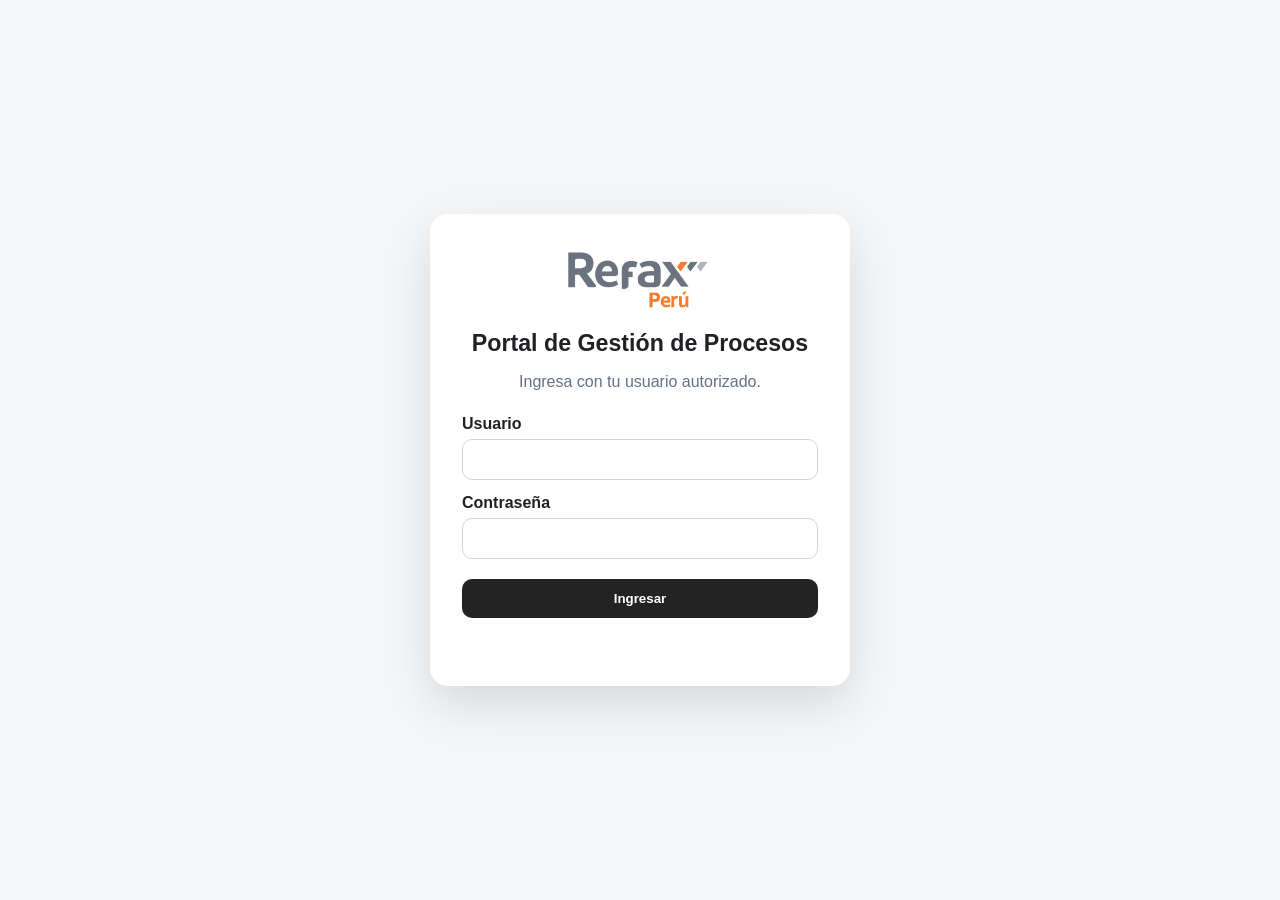
==== docs/areas.html @ 47ddcba4 "carpetas para migración" ====
<!doctype html><html lang="es"><head><meta charset="utf-8"><meta name="viewport" content="width=device-width,initial-scale=1"><title>Áreas | Procesos REFAX</title><link rel="stylesheet" href="assets/css/estilos.css"></head><body><main class="page"><div class="page-head"><div><h1>Áreas</h1><div class="muted">Gestión de áreas responsables</div></div><button class="btn btn-primary admin-only" onclick="openForm()">+ Nueva área</button></div><div id="msg" hidden></div><div class="panel"><div class="filters"><input id="q" class="input" placeholder="Buscar área..."><button class="btn btn-secondary" onclick="load()">Buscar</button></div><div class="table-wrap"><table class="table"><thead><tr><th>Código</th><th>Área</th><th>Responsable</th><th>Personal</th><th>Procesos</th><th>Acciones</th></tr></thead><tbody id="rows"></tbody></table></div></div></main><div id="modal" class="modal" hidden><div class="modal-card"><h2 id="formTitle">Nueva área</h2><form id="form" class="form-grid"><input id="id" type="hidden"><label>Código<input id="codigo" class="input" required></label><label>Nombre<input id="nombre" class="input" required></label><label>Responsable del área<input id="responsable_area" class="input"></label><label>Nombre del personal<input id="nombre_personal" class="input"></label><label class="full">Descripción<textarea id="descripcion" class="input" rows="4"></textarea></label><div class="full toolbar"><button class="btn btn-primary">Guardar</button><button type="button" class="btn btn-secondary" onclick="closeForm()">Cancelar</button></div></form></div></div><script src="assets/js/config.js"></script><script src="assets/js/api.js"></script><script src="assets/js/auth.js"></script><script src="assets/js/layout.js"></script><script src="assets/js/areas.js"></script></body></html>
---- docs/assets/css/estilos.css ----
:root {
    --refax-rojo: #d71920;
    --refax-rojo-oscuro: #a90f15;
    --refax-rojo-claro: #fce8e9;

    --refax-negro: #171717;
    --refax-gris-oscuro: #2b2b2b;
    --refax-gris: #6b7280;
    --refax-gris-claro: #f3f4f6;

    --gris-fondo: #f5f6f8;
    --gris-borde: #e2e5e9;

    --texto-principal: #202124;
    --texto-secundario: #6b7280;

    --blanco: #ffffff;
}

* {
    box-sizing: border-box;
}

body {
    margin: 0;
    background: var(--gris-fondo);
    color: var(--texto-principal);
    font-family: Arial, Helvetica, sans-serif;
}

.layout {
    display: flex;
    min-height: 100vh;
}

.sidebar {
    width: 260px;
    background:
        linear-gradient(
            180deg,
            var(--refax-negro) 0%,
            #242424 100%
        );
    color: var(--blanco);
    padding: 22px 16px;
    position: fixed;
    top: 0;
    bottom: 0;
    left: 0;
    box-shadow: 5px 0 20px rgba(0, 0, 0, 0.08);
    z-index: 1000;
}

.sidebar-logo {
    display: flex;
    align-items: center;
    gap: 13px;
    padding: 4px 6px 23px;
    border-bottom: 1px solid rgba(255, 255, 255, 0.14);
}

.contenedor-logo-refax {
    width: 82px;
    min-width: 82px;
    height: 55px;
    background: var(--blanco);
    border-radius: 9px;
    padding: 7px;
    display: flex;
    align-items: center;
    justify-content: center;
}

.logo-refax {
    display: block;
    width: 100%;
    height: 100%;
    object-fit: contain;
}

.logo-texto-alternativo {
    color: var(--refax-rojo);
    font-size: 18px;
    font-weight: 900;
    letter-spacing: 1px;
}

.nombre-portal {
    display: flex;
    flex-direction: column;
    line-height: 1.25;
}

.nombre-portal strong {
    color: var(--blanco);
    font-size: 14px;
}

.nombre-portal span {
    color: #c7c7c7;
    font-size: 12px;
}

.sidebar-menu {
    display: flex;
    flex-direction: column;
    gap: 7px;
    margin-top: 24px;
}

.sidebar-menu a {
    display: flex;
    align-items: center;
    gap: 11px;
    color: #e5e7eb;
    text-decoration: none;
    padding: 12px 14px;
    border-radius: 9px;
    font-size: 14px;
    font-weight: 500;
    transition:
        background 0.2s ease,
        color 0.2s ease,
        transform 0.2s ease;
}

.sidebar-menu a:hover {
    background: var(--refax-rojo);
    color: var(--blanco);
    transform: translateX(3px);
}

.sidebar-menu a.activo {
    background: var(--refax-rojo);
    color: var(--blanco);
}

.contenido {
    width: calc(100% - 260px);
    margin-left: 260px;
}

.barra-superior {
    height: 70px;
    background: var(--blanco);
    border-bottom: 1px solid var(--gris-borde);
    display: flex;
    align-items: center;
    justify-content: space-between;
    padding: 0 32px;
}

.contenido-principal {
    padding: 30px;
}

.encabezado-pagina h2 {
    font-weight: 700;
    margin-bottom: 6px;
}

.encabezado-pagina p {
    color: var(--texto-secundario);
    margin-bottom: 25px;
}

.tarjeta-indicador {
    background: var(--blanco);
    border: 1px solid var(--gris-borde);
    border-left: 5px solid #4b5563;
    border-radius: 10px;
    padding: 20px;
    min-height: 120px;
    box-shadow: 0 4px 12px rgba(0, 0, 0, 0.04);
}

.tarjeta-indicador span {
    display: block;
    color: var(--texto-secundario);
    font-size: 14px;
    margin-bottom: 14px;
}

.tarjeta-indicador strong {
    font-size: 32px;
}

.indicador-critico {
    border-left-color: var(--refax-rojo);
}

.indicador-pendiente {
    border-left-color: #f59e0b;
}

.panel-grafico {
    background: var(--blanco);
    border: 1px solid var(--gris-borde);
    border-radius: 10px;
    padding: 22px;
    height: 100%;
    box-shadow: 0 4px 12px rgba(0, 0, 0, 0.04);
}

.contenedor-grafico {
    height: 350px;
    margin-top: 20px;
}

.resumen-item {
    display: flex;
    justify-content: space-between;
    padding: 18px 0;
    border-bottom: 1px solid var(--gris-borde);
}

.resumen-item:last-child {
    border-bottom: none;
}

@media (max-width: 900px) {
    .sidebar {
        width: 210px;
    }

    .contenido {
        width: calc(100% - 210px);
        margin-left: 210px;
    }
}

.encabezado-con-accion {
    display: flex;
    align-items: flex-start;
    justify-content: space-between;
    gap: 20px;
}

.grupo-acciones {
    display: flex;
    align-items: center;
    gap: 10px;
}

.btn-refax {
    background: var(--refax-rojo);
    border-color: var(--refax-rojo);
    color: var(--blanco);
    font-weight: 600;
}

.btn-refax:hover,
.btn-refax:focus {
    background: var(--refax-rojo-oscuro);
    border-color: var(--refax-rojo-oscuro);
    color: var(--blanco);
}

.panel-formulario {
    background: var(--blanco);
    border: 1px solid var(--gris-borde);
    border-radius: 12px;
    padding: 28px;
    box-shadow: 0 4px 12px rgba(0, 0, 0, 0.04);
}

.form-label {
    font-size: 14px;
    font-weight: 700;
}

.form-control,
.form-select {
    min-height: 46px;
    border-color: var(--gris-borde);
}

textarea.form-control {
    min-height: auto;
}

.form-control:focus,
.form-select:focus {
    border-color: var(--refax-rojo);
    box-shadow: 0 0 0 0.2rem rgba(200, 16, 46, 0.12);
}

.campo-obligatorio {
    color: var(--refax-rojo);
}

.acciones-formulario {
    display: flex;
    justify-content: flex-end;
    gap: 12px;
    padding-top: 20px;
    border-top: 1px solid var(--gris-borde);
}

.tarjeta-area {
    height: 100%;
    background: var(--blanco);
    border: 1px solid var(--gris-borde);
    border-radius: 14px;
    padding: 24px;
    box-shadow: 0 5px 16px rgba(0, 0, 0, 0.05);
    transition: transform 0.2s ease, box-shadow 0.2s ease;
}

.tarjeta-area:hover {
    transform: translateY(-3px);
    box-shadow: 0 9px 22px rgba(0, 0, 0, 0.08);
}

.cabecera-tarjeta-area {
    display: flex;
    align-items: center;
    gap: 14px;
}

.icono-area {
    width: 50px;
    height: 50px;
    border-radius: 12px;
    background: rgba(200, 16, 46, 0.1);
    color: var(--refax-rojo);
    display: flex;
    align-items: center;
    justify-content: center;
    font-size: 22px;
    font-weight: 800;
}

.etiqueta-area {
    display: block;
    color: var(--texto-secundario);
    font-size: 12px;
    margin-bottom: 3px;
}

.cabecera-tarjeta-area h4 {
    margin: 0;
    font-size: 19px;
    font-weight: 700;
}

.descripcion-area {
    color: var(--texto-secundario);
    margin: 20px 0;
    min-height: 48px;
}

.datos-area {
    border-top: 1px solid var(--gris-borde);
    border-bottom: 1px solid var(--gris-borde);
    padding: 8px 0;
}

.datos-area div {
    display: flex;
    justify-content: space-between;
    gap: 20px;
    padding: 10px 0;
}

.datos-area span {
    color: var(--texto-secundario);
    font-size: 13px;
}

.datos-area strong {
    text-align: right;
    font-size: 13px;
}

.pie-tarjeta-area {
    display: flex;
    align-items: center;
    justify-content: space-between;
    margin-top: 18px;
}

.estado {
    display: inline-flex;
    align-items: center;
    border-radius: 20px;
    padding: 6px 11px;
    font-size: 12px;
    font-weight: 700;
}

.estado-completado {
    background: #dcfce7;
    color: #166534;
}

.estado-evaluacion {
    background: #fef3c7;
    color: #92400e;
}

.estado-pendiente {
    background: #e5e7eb;
    color: #4b5563;
}

.enlace-detalle {
    color: var(--refax-rojo);
    text-decoration: none;
    font-size: 13px;
    font-weight: 700;
}

.enlace-detalle:hover {
    color: var(--refax-rojo-oscuro);
}

.estado-vacio {
    background: var(--blanco);
    border: 1px dashed #cbd5e1;
    border-radius: 14px;
    padding: 55px 25px;
    text-align: center;
}

.icono-vacio {
    width: 65px;
    height: 65px;
    margin: 0 auto 18px;
    border-radius: 50%;
    background: rgba(200, 16, 46, 0.08);
    color: var(--refax-rojo);
    display: flex;
    align-items: center;
    justify-content: center;
    font-size: 28px;
}

.estado-vacio p {
    color: var(--texto-secundario);
    margin-bottom: 22px;
}

.ruta-pagina {
    display: flex;
    gap: 8px;
    color: var(--texto-secundario);
    font-size: 13px;
    margin-bottom: 8px;
}

.ruta-pagina a {
    color: var(--refax-rojo);
    text-decoration: none;
}

.indicador-actualizado {
    border-left-color: #16a34a;
}

.ficha-informacion {
    margin-top: 18px;
}

.ficha-informacion > div {
    padding: 15px 0;
    border-bottom: 1px solid var(--gris-borde);
}

.ficha-informacion > div:last-child {
    border-bottom: none;
}

.ficha-informacion span {
    display: block;
    color: var(--texto-secundario);
    font-size: 13px;
    margin-bottom: 5px;
}

.ficha-informacion p {
    margin: 0;
    line-height: 1.6;
}

.panel-peligro {
    background: #fff7f7;
    border: 1px solid #fecaca;
    border-radius: 12px;
    padding: 22px;
}

.panel-peligro h5 {
    color: #991b1b;
}

.panel-peligro p {
    color: #7f1d1d;
    font-size: 14px;
}

.cabecera-panel {
    display: flex;
    justify-content: space-between;
    align-items: flex-start;
    margin-bottom: 18px;
}

.cabecera-panel p {
    color: var(--texto-secundario);
    font-size: 14px;
    margin: 4px 0 0;
}

.tabla-procesos thead th {
    color: var(--texto-secundario);
    font-size: 12px;
    font-weight: 700;
    text-transform: uppercase;
    border-bottom-width: 1px;
}

.tabla-procesos tbody td {
    padding-top: 16px;
    padding-bottom: 16px;
}

@media (max-width: 768px) {
    .encabezado-con-accion {
        flex-direction: column;
    }

    .grupo-acciones {
        width: 100%;
        flex-wrap: wrap;
    }

    .acciones-formulario {
        flex-direction: column-reverse;
    }

    .acciones-formulario .btn {
        width: 100%;
    }
}


.icono-menu {
    width: 22px;
    text-align: center;
    font-size: 17px;
    font-weight: 700;
}

.titulo-seccion-formulario {
    display: flex;
    align-items: flex-start;
    gap: 14px;
    margin-bottom: 25px;
    padding-bottom: 18px;
    border-bottom: 1px solid var(--gris-borde);
}

.titulo-seccion-formulario > span {
    width: 39px;
    height: 39px;
    min-width: 39px;
    border-radius: 10px;
    background: var(--refax-rojo-claro);
    color: var(--refax-rojo);
    display: flex;
    align-items: center;
    justify-content: center;
    font-weight: 800;
}

.titulo-seccion-formulario h5 {
    margin: 0 0 4px;
    font-weight: 700;
}

.titulo-seccion-formulario p {
    margin: 0;
    color: var(--texto-secundario);
    font-size: 14px;
}

.form-check-input:checked {
    background-color: var(--refax-rojo);
    border-color: var(--refax-rojo);
}

.panel-filtros {
    background: var(--blanco);
    border: 1px solid var(--gris-borde);
    border-radius: 12px;
    padding: 20px;
}

.nombre-proceso-tabla {
    display: flex;
    flex-direction: column;
    gap: 3px;
}

.nombre-proceso-tabla small {
    color: var(--texto-secundario);
}

.criticidad {
    display: inline-flex;
    align-items: center;
    justify-content: center;
    min-width: 70px;
    border-radius: 20px;
    padding: 6px 11px;
    font-size: 12px;
    font-weight: 700;
}

.criticidad-pendiente {
    background: #e5e7eb;
    color: #4b5563;
}

.criticidad-bajo {
    background: #dcfce7;
    color: #166534;
}

.criticidad-medio {
    background: #fef3c7;
    color: #92400e;
}

.criticidad-alto {
    background: #ffedd5;
    color: #9a3412;
}

.criticidad-critico {
    background: #fee2e2;
    color: #991b1b;
}

.acciones-finales {
    background: var(--blanco);
    border: 1px solid var(--gris-borde);
    border-radius: 12px;
    padding: 20px;
    margin-bottom: 30px;
}

/* =========================================================
   PROCESOS CRÍTICOS
========================================================= */

.alerta-ejecutiva {
    display: flex;
    align-items: flex-start;
    gap: 16px;
    background: linear-gradient(
        135deg,
        #fff5f5,
        #ffffff
    );
    border: 1px solid #fecaca;
    border-left: 5px solid var(--refax-rojo);
    border-radius: 13px;
    padding: 20px;
}

.alerta-ejecutiva-icono {
    width: 42px;
    height: 42px;
    min-width: 42px;
    border-radius: 50%;
    background: var(--refax-rojo);
    color: var(--blanco);
    display: flex;
    align-items: center;
    justify-content: center;
    font-size: 22px;
    font-weight: 900;
}

.alerta-ejecutiva strong {
    display: block;
    color: #7f1d1d;
    margin-bottom: 5px;
}

.alerta-ejecutiva p {
    margin: 0;
    color: #7f1d1d;
    font-size: 14px;
    line-height: 1.6;
}

.tarjeta-proceso-critico {
    height: 100%;
    background: var(--blanco);
    border: 1px solid var(--gris-borde);
    border-top: 5px solid var(--refax-rojo);
    border-radius: 14px;
    overflow: hidden;
    box-shadow: 0 5px 18px rgba(0, 0, 0, 0.06);
    transition:
        transform 0.2s ease,
        box-shadow 0.2s ease;
}

.tarjeta-proceso-critico:hover {
    transform: translateY(-4px);
    box-shadow: 0 11px 28px rgba(0, 0, 0, 0.1);
}

.cabecera-proceso-critico {
    display: flex;
    align-items: flex-start;
    justify-content: space-between;
    gap: 14px;
    padding: 19px 21px;
    border-bottom: 1px solid var(--gris-borde);
    background: #fffafa;
}

.codigo-proceso {
    display: block;
    color: var(--refax-rojo);
    font-size: 12px;
    font-weight: 800;
    letter-spacing: 0.5px;
}

.area-proceso {
    display: block;
    color: var(--texto-secundario);
    font-size: 13px;
    margin-top: 3px;
}

.insignia-critica {
    background: var(--refax-rojo);
    color: var(--blanco);
    border-radius: 20px;
    padding: 6px 11px;
    font-size: 11px;
    font-weight: 800;
    text-transform: uppercase;
    letter-spacing: 0.4px;
}

.contenido-proceso-critico {
    padding: 22px;
}

.contenido-proceso-critico h4 {
    margin: 0 0 11px;
    font-size: 19px;
    font-weight: 750;
    line-height: 1.35;
}

.descripcion-proceso-critico {
    min-height: 64px;
    color: var(--texto-secundario);
    font-size: 14px;
    line-height: 1.55;
}

.datos-proceso-critico {
    margin-top: 20px;
    border-top: 1px solid var(--gris-borde);
}

.datos-proceso-critico > div {
    display: flex;
    justify-content: space-between;
    gap: 20px;
    padding: 11px 0;
    border-bottom: 1px solid var(--gris-borde);
}

.datos-proceso-critico span {
    color: var(--texto-secundario);
    font-size: 12px;
}

.datos-proceso-critico strong {
    max-width: 58%;
    text-align: right;
    font-size: 12px;
}

.pie-proceso-critico {
    display: flex;
    align-items: center;
    justify-content: space-between;
    gap: 14px;
    padding: 17px 21px;
    background: #fafafa;
}

.nivel-riesgo {
    display: flex;
    align-items: center;
    gap: 7px;
    color: #991b1b;
    font-size: 12px;
    font-weight: 700;
}

.punto-riesgo {
    width: 8px;
    height: 8px;
    border-radius: 50%;
    background: var(--refax-rojo);
    box-shadow: 0 0 0 4px rgba(215, 25, 32, 0.12);
}

.enlace-proceso {
    color: var(--refax-rojo);
    text-decoration: none;
    font-size: 12px;
    font-weight: 800;
}

.enlace-proceso:hover {
    color: var(--refax-rojo-oscuro);
}

/* =========================================================
   FICHA DETALLADA DEL PROCESO
========================================================= */

.titulo-proceso-detalle {
    display: flex;
    align-items: center;
    gap: 16px;
}

.titulo-proceso-detalle h2 {
    margin-bottom: 4px;
}

.titulo-proceso-detalle p {
    margin: 0;
}

.etiqueta-proceso-critico {
    display: inline-flex;
    align-items: center;
    background: var(--refax-rojo);
    color: var(--blanco);
    border-radius: 20px;
    padding: 7px 13px;
    font-size: 12px;
    font-weight: 800;
}

.valor-texto {
    display: block;
    font-size: 18px !important;
    line-height: 1.35;
}

.indicador-impacto {
    border-left-color: #f97316;
}

.indicador-documentacion {
    border-left-color: #2563eb;
}

.panel-detalle-proceso {
    background: var(--blanco);
    border: 1px solid var(--gris-borde);
    border-radius: 14px;
    padding: 25px;
    box-shadow: 0 5px 16px rgba(0, 0, 0, 0.04);
}

.cabecera-seccion-detalle {
    display: flex;
    align-items: flex-start;
    gap: 14px;
    padding-bottom: 19px;
    margin-bottom: 22px;
    border-bottom: 1px solid var(--gris-borde);
}

.numero-seccion {
    width: 42px;
    height: 42px;
    min-width: 42px;
    border-radius: 10px;
    background: var(--refax-rojo-claro);
    color: var(--refax-rojo);
    display: flex;
    align-items: center;
    justify-content: center;
    font-weight: 900;
}

.numero-seccion-critico {
    background: var(--refax-rojo);
    color: var(--blanco);
}

.cabecera-seccion-detalle h4 {
    margin: 0 0 4px;
    font-size: 18px;
    font-weight: 750;
}

.cabecera-seccion-detalle p {
    margin: 0;
    color: var(--texto-secundario);
    font-size: 13px;
}

.rejilla-informacion {
    display: grid;
    grid-template-columns: repeat(2, minmax(0, 1fr));
    gap: 15px;
    margin-bottom: 22px;
}

.campo-informacion {
    background: #f9fafb;
    border: 1px solid var(--gris-borde);
    border-radius: 10px;
    padding: 15px;
}

.campo-informacion span {
    display: block;
    color: var(--texto-secundario);
    font-size: 12px;
    margin-bottom: 6px;
}

.campo-informacion strong {
    display: block;
    font-size: 14px;
    line-height: 1.5;
}

.bloque-texto-detalle {
    padding: 17px 0;
    border-top: 1px solid var(--gris-borde);
}

.bloque-texto-detalle span {
    display: block;
    color: var(--texto-secundario);
    font-size: 12px;
    font-weight: 700;
    margin-bottom: 7px;
    text-transform: uppercase;
    letter-spacing: 0.3px;
}

.bloque-texto-detalle p {
    margin: 0;
    line-height: 1.7;
    white-space: pre-line;
}

.mensaje-proceso-critico {
    display: flex;
    gap: 13px;
    align-items: flex-start;
    padding: 17px;
    margin-bottom: 20px;
    border: 1px solid #fecaca;
    border-radius: 11px;
    background: #fff5f5;
}

.mensaje-proceso-icono {
    width: 36px;
    height: 36px;
    min-width: 36px;
    border-radius: 50%;
    background: var(--refax-rojo);
    color: var(--blanco);
    display: flex;
    align-items: center;
    justify-content: center;
    font-weight: 900;
}

.mensaje-proceso-critico strong {
    display: block;
    color: #991b1b;
}

.mensaje-proceso-critico p {
    margin: 3px 0 0;
    color: #991b1b;
    font-size: 13px;
}

.mensaje-proceso-no-critico {
    padding: 17px;
    margin-bottom: 20px;
    border: 1px solid #d1d5db;
    border-radius: 11px;
    background: #f9fafb;
}

.mensaje-proceso-no-critico strong {
    display: block;
}

.mensaje-proceso-no-critico p {
    margin: 5px 0 0;
    color: var(--texto-secundario);
    font-size: 13px;
}

.rejilla-riesgos {
    display: grid;
    grid-template-columns: repeat(2, minmax(0, 1fr));
    gap: 17px;
    margin-top: 20px;
}

.tarjeta-riesgo,
.tarjeta-control {
    border-radius: 12px;
    padding: 18px;
}

.tarjeta-riesgo {
    background: #fff5f5;
    border: 1px solid #fecaca;
}

.tarjeta-control {
    background: #f0fdf4;
    border: 1px solid #bbf7d0;
}

.titulo-tarjeta-riesgo {
    display: flex;
    align-items: center;
    gap: 10px;
    margin-bottom: 11px;
}

.titulo-tarjeta-riesgo h5 {
    margin: 0;
    font-size: 15px;
    font-weight: 750;
}

.icono-riesgo,
.icono-control {
    width: 29px;
    height: 29px;
    border-radius: 50%;
    display: flex;
    align-items: center;
    justify-content: center;
    font-weight: 900;
}

.icono-riesgo {
    background: var(--refax-rojo);
    color: var(--blanco);
}

.icono-control {
    background: #16a34a;
    color: var(--blanco);
}

.tarjeta-riesgo p,
.tarjeta-control p {
    margin: 0;
    line-height: 1.6;
    white-space: pre-line;
}

.plan-contingencia {
    margin-top: 18px;
    padding: 19px;
    border-radius: 12px;
    border: 1px solid #fed7aa;
    background: #fff7ed;
}

.titulo-plan-contingencia {
    display: flex;
    align-items: center;
    gap: 10px;
    margin-bottom: 9px;
}

.titulo-plan-contingencia span {
    color: #c2410c;
    font-size: 21px;
    font-weight: 900;
}

.titulo-plan-contingencia h5 {
    margin: 0;
    color: #9a3412;
    font-size: 15px;
}

.plan-contingencia p {
    margin: 0;
    line-height: 1.65;
    white-space: pre-line;
}

.documentos-proceso {
    margin-top: 22px;
}

.documentos-proceso h5 {
    margin-bottom: 16px;
}

.sin-documentos {
    padding: 28px;
    margin-top: 20px;
    border: 1px dashed #cbd5e1;
    border-radius: 11px;
    background: #fafafa;
    text-align: center;
}

.sin-documentos strong {
    display: block;
    margin-bottom: 5px;
}

.sin-documentos p {
    margin: 0;
    color: var(--texto-secundario);
    font-size: 13px;
}

.panel-resumen-proceso,
.panel-acciones-proceso {
    background: var(--blanco);
    border: 1px solid var(--gris-borde);
    border-radius: 14px;
    padding: 22px;
    box-shadow: 0 5px 16px rgba(0, 0, 0, 0.04);
}

.cabecera-resumen-proceso {
    display: flex;
    align-items: center;
    justify-content: space-between;
    padding-bottom: 16px;
    border-bottom: 1px solid var(--gris-borde);
}

.cabecera-resumen-proceso > span {
    font-size: 17px;
    font-weight: 750;
}

.circulo-alerta {
    width: 33px;
    height: 33px;
    border-radius: 50%;
    background: var(--refax-rojo);
    color: var(--blanco);
    display: flex;
    align-items: center;
    justify-content: center;
    font-weight: 900;
}

.elemento-resumen {
    padding: 14px 0;
    border-bottom: 1px solid var(--gris-borde);
}

.elemento-resumen:last-child {
    border-bottom: 0;
    padding-bottom: 0;
}

.elemento-resumen span {
    display: block;
    color: var(--texto-secundario);
    font-size: 12px;
    margin-bottom: 4px;
}

.elemento-resumen strong {
    display: block;
    font-size: 14px;
    line-height: 1.45;
}

.panel-acciones-proceso h5 {
    margin-bottom: 17px;
}

@media (max-width: 768px) {
    .titulo-proceso-detalle {
        align-items: flex-start;
        flex-direction: column;
    }

    .rejilla-informacion,
    .rejilla-riesgos {
        grid-template-columns: 1fr;
    }

    .pie-proceso-critico {
        align-items: flex-start;
        flex-direction: column;
    }
}

/* =========================================================
   PROCESOS EN EL DASHBOARD
========================================================= */

.cabecera-panel-dashboard {
    display: flex;
    justify-content: space-between;
    align-items: flex-start;
    gap: 18px;
    margin-bottom: 18px;
}

.cabecera-panel-dashboard h5 {
    margin: 0 0 4px;
    font-size: 17px;
    font-weight: 750;
}

.cabecera-panel-dashboard p {
    margin: 0;
    color: var(--texto-secundario);
    font-size: 13px;
}

.tabla-procesos-dashboard {
    margin-bottom: 0;
}

.tabla-procesos-dashboard thead th {
    padding: 13px 11px;
    color: var(--texto-secundario);
    font-size: 11px;
    font-weight: 800;
    text-transform: uppercase;
    letter-spacing: 0.3px;
    border-bottom: 1px solid var(--gris-borde);
    background: #fafafa;
}

.tabla-procesos-dashboard tbody td {
    padding: 15px 11px;
    border-bottom: 1px solid var(--gris-borde);
    font-size: 13px;
}

.tabla-procesos-dashboard tbody tr:last-child td {
    border-bottom: 0;
}

.tabla-procesos-dashboard tbody tr:hover {
    background: #fffafa;
}

.estado-documental {
    display: inline-flex;
    border-radius: 20px;
    padding: 6px 10px;
    background: #f3f4f6;
    color: #4b5563;
    font-size: 11px;
    font-weight: 700;
}

.estado-tabla-vacia {
    padding: 15px;
}

.estado-tabla-vacia strong {
    display: block;
    font-size: 16px;
    margin-bottom: 5px;
}

.estado-tabla-vacia p {
    color: var(--texto-secundario);
    margin-bottom: 17px;
}

.enlace-procesos-criticos {
    color: var(--refax-rojo);
    text-decoration: none;
    font-size: 12px;
    font-weight: 800;
}

.enlace-procesos-criticos:hover {
    color: var(--refax-rojo-oscuro);
}

.lista-criticos-dashboard {
    display: flex;
    flex-direction: column;
    gap: 11px;
}

.item-critico-dashboard {
    display: flex;
    align-items: flex-start;
    gap: 12px;
    padding: 14px;
    border: 1px solid #fecaca;
    border-radius: 11px;
    background: #fffafa;
    text-decoration: none;
    transition:
        transform 0.2s ease,
        border-color 0.2s ease,
        box-shadow 0.2s ease;
}

.item-critico-dashboard:hover {
    transform: translateY(-2px);
    border-color: var(--refax-rojo);
    box-shadow: 0 5px 14px rgba(215, 25, 32, 0.1);
}

.icono-critico-dashboard {
    width: 34px;
    height: 34px;
    min-width: 34px;
    border-radius: 50%;
    background: var(--refax-rojo);
    color: var(--blanco);
    display: flex;
    align-items: center;
    justify-content: center;
    font-size: 17px;
    font-weight: 900;
}

.contenido-critico-dashboard {
    min-width: 0;
    display: flex;
    flex-direction: column;
}

.contenido-critico-dashboard strong {
    color: var(--texto-principal);
    font-size: 13px;
    line-height: 1.4;
}

.contenido-critico-dashboard span {
    color: var(--refax-rojo);
    font-size: 11px;
    font-weight: 700;
    margin-top: 3px;
}

.contenido-critico-dashboard small {
    color: var(--texto-secundario);
    font-size: 11px;
    margin-top: 3px;
}

.sin-criticos-dashboard {
    padding: 30px 15px;
    text-align: center;
}

.icono-sin-criticos {
    width: 47px;
    height: 47px;
    margin: 0 auto 12px;
    border-radius: 50%;
    background: #dcfce7;
    color: #166534;
    display: flex;
    align-items: center;
    justify-content: center;
    font-size: 21px;
    font-weight: 900;
}

.sin-criticos-dashboard strong {
    display: block;
    margin-bottom: 5px;
}

.sin-criticos-dashboard p {
    margin: 0;
    color: var(--texto-secundario);
    font-size: 12px;
    line-height: 1.5;
}

@media (max-width: 768px) {
    .cabecera-panel-dashboard {
        flex-direction: column;
    }

    .cabecera-panel-dashboard .btn {
        width: 100%;
    }
}

/* =========================================================
   GESTIÓN DE DOCUMENTOS
========================================================= */

.texto-ayuda-formulario {
    display: block;
    color: var(--texto-secundario);
    font-size: 12px;
    margin-top: 7px;
}

.tabla-documentos {
    margin-bottom: 0;
}

.tabla-documentos thead th {
    padding: 13px 11px;
    color: var(--texto-secundario);
    background: #fafafa;
    border-bottom: 1px solid var(--gris-borde);
    font-size: 11px;
    font-weight: 800;
    text-transform: uppercase;
    letter-spacing: 0.3px;
}

.tabla-documentos tbody td {
    padding: 15px 11px;
    font-size: 13px;
    border-bottom: 1px solid var(--gris-borde);
}

.documento-tabla {
    display: flex;
    align-items: center;
    gap: 11px;
}

.documento-tabla > div:last-child {
    display: flex;
    flex-direction: column;
}

.documento-tabla small {
    color: var(--texto-secundario);
    margin-top: 3px;
}

.icono-documento {
    width: 37px;
    height: 37px;
    min-width: 37px;
    border-radius: 9px;
    background: var(--refax-rojo-claro);
    color: var(--refax-rojo);
    display: flex;
    align-items: center;
    justify-content: center;
    font-size: 17px;
    font-weight: 800;
}

.enlace-proceso-documento {
    color: var(--texto-principal);
    text-decoration: none;
    font-weight: 600;
}

.enlace-proceso-documento:hover {
    color: var(--refax-rojo);
}

.estado-documento {
    display: inline-flex;
    align-items: center;
    border-radius: 20px;
    padding: 6px 10px;
    font-size: 11px;
    font-weight: 700;
}

.estado-documento-vigente {
    background: #dcfce7;
    color: #166534;
}

.estado-documento-en-revision {
    background: #fef3c7;
    color: #92400e;
}

.estado-documento-desactualizado {
    background: #ffedd5;
    color: #9a3412;
}

.estado-documento-obsoleto {
    background: #fee2e2;
    color: #991b1b;
}

.estado-documento-pendiente {
    background: #e5e7eb;
    color: #4b5563;
}

.cabecera-documentos-proceso {
    display: flex;
    align-items: flex-start;
    justify-content: space-between;
    gap: 18px;
    margin-bottom: 16px;
}

.cabecera-documentos-proceso h5 {
    margin: 0 0 4px;
}

.cabecera-documentos-proceso p {
    margin: 0;
    color: var(--texto-secundario);
    font-size: 13px;
}

.dropdown-item:active {
    background: var(--refax-rojo);
}

@media (max-width: 768px) {
    .cabecera-documentos-proceso {
        flex-direction: column;
    }

    .cabecera-documentos-proceso .btn {
        width: 100%;
    }
}

/* =========================================================
   DETALLE DEL PROCESO ACTUALIZADO
========================================================= */

.tabla-documentos-proceso {
    margin-bottom: 0;
}

.tabla-documentos-proceso thead th {
    padding: 13px 10px;
    background: #fafafa;
    color: var(--texto-secundario);
    border-bottom: 1px solid var(--gris-borde);
    font-size: 11px;
    font-weight: 800;
    text-transform: uppercase;
    letter-spacing: 0.3px;
}

.tabla-documentos-proceso tbody td {
    padding: 15px 10px;
    border-bottom: 1px solid var(--gris-borde);
    font-size: 13px;
}

.icono-sin-documentos {
    width: 52px;
    height: 52px;
    margin: 0 auto 14px;
    border-radius: 50%;
    background: var(--refax-rojo-claro);
    color: var(--refax-rojo);
    display: flex;
    align-items: center;
    justify-content: center;
    font-size: 21px;
    font-weight: 800;
}

.panel-estado-documental {
    background: var(--blanco);
    border: 1px solid var(--gris-borde);
    border-radius: 14px;
    padding: 22px;
    box-shadow: 0 5px 16px rgba(0, 0, 0, 0.04);
}

.panel-estado-documental h5 {
    margin-bottom: 16px;
}

.estado-documental-detalle {
    display: flex;
    align-items: flex-start;
    gap: 12px;
    padding: 15px;
    background: #f9fafb;
    border: 1px solid var(--gris-borde);
    border-radius: 11px;
}

.estado-documental-detalle > span {
    width: 32px;
    height: 32px;
    min-width: 32px;
    border-radius: 50%;
    background: #e5e7eb;
    color: #4b5563;
    display: flex;
    align-items: center;
    justify-content: center;
    font-weight: 900;
}

.estado-documental-detalle strong {
    display: block;
    margin-bottom: 4px;
    font-size: 13px;
}

.estado-documental-detalle p {
    margin: 0;
    color: var(--texto-secundario);
    font-size: 12px;
    line-height: 1.5;
}

.estado-documental-correcto {
    background: #f0fdf4;
    border-color: #bbf7d0;
}

.estado-documental-correcto > span {
    background: #16a34a;
    color: var(--blanco);
}

.estado-documental-alerta {
    background: #fffbeb;
    border-color: #fde68a;
}

.estado-documental-alerta > span {
    background: #d97706;
    color: var(--blanco);
}

.estado-documental-riesgo {
    background: #fff5f5;
    border-color: #fecaca;
}

.estado-documental-riesgo > span {
    background: var(--refax-rojo);
    color: var(--blanco);
}

@media (max-width: 768px) {
    .tabla-documentos-proceso .d-flex {
        flex-direction: column;
    }

    .tabla-documentos-proceso .btn {
        width: 100%;
    }
}

/* =========================================================
   IMPORTACIÓN DE EXCEL
========================================================= */

.texto-secundario {
    color: var(--texto-secundario);
    font-size: 14px;
}

.aviso-importacion {
    background: #fff7ed;
    border: 1px solid #fed7aa;
    border-radius: 11px;
    padding: 16px;
}

.aviso-importacion strong {
    display: block;
    color: #9a3412;
    margin-bottom: 4px;
}

.aviso-importacion p {
    margin: 0;
    color: #9a3412;
    font-size: 13px;
    line-height: 1.5;
}

.hoja-requerida {
    display: flex;
    align-items: center;
    gap: 13px;
    padding: 15px 0;
    border-bottom: 1px solid var(--gris-borde);
}

.hoja-requerida:last-child {
    border-bottom: 0;
}

.icono-hoja {
    width: 42px;
    height: 42px;
    min-width: 42px;
    border-radius: 10px;
    background: var(--refax-rojo-claro);
    color: var(--refax-rojo);
    display: flex;
    align-items: center;
    justify-content: center;
    font-weight: 900;
}

.hoja-requerida > div:last-child {
    display: flex;
    flex-direction: column;
}

.hoja-requerida strong {
    font-size: 13px;
}

.hoja-requerida span {
    color: var(--texto-secundario);
    font-size: 12px;
    margin-top: 3px;
}

.mensaje-importacion-exitosa {
    display: flex;
    align-items: flex-start;
    gap: 14px;
    padding: 18px;
    background: #f0fdf4;
    border: 1px solid #bbf7d0;
    border-radius: 12px;
}

.icono-importacion-exitosa {
    width: 42px;
    height: 42px;
    min-width: 42px;
    border-radius: 50%;
    background: #16a34a;
    color: white;
    display: flex;
    align-items: center;
    justify-content: center;
    font-size: 20px;
    font-weight: 900;
}

.mensaje-importacion-exitosa strong {
    display: block;
    color: #166534;
    margin-bottom: 4px;
}

.mensaje-importacion-exitosa p {
    margin: 0;
    color: #166534;
    font-size: 13px;
}

.resumen-importacion {
    height: 100%;
    background: var(--blanco);
    border: 1px solid var(--gris-borde);
    border-radius: 13px;
    padding: 21px;
    box-shadow: 0 5px 16px rgba(0, 0, 0, 0.04);
}

.cabecera-resumen-importacion {
    display: flex;
    align-items: center;
    gap: 11px;
    padding-bottom: 15px;
    border-bottom: 1px solid var(--gris-borde);
}

.cabecera-resumen-importacion > span {
    width: 38px;
    height: 38px;
    border-radius: 9px;
    background: var(--refax-rojo);
    color: var(--blanco);
    display: flex;
    align-items: center;
    justify-content: center;
    font-weight: 900;
}

.cabecera-resumen-importacion h4 {
    margin: 0;
    font-size: 17px;
}

.dato-importacion {
    display: flex;
    align-items: center;
    justify-content: space-between;
    padding: 14px 0;
    border-bottom: 1px solid var(--gris-borde);
}

.dato-importacion:last-child {
    border-bottom: 0;
    padding-bottom: 0;
}

.dato-importacion span {
    color: var(--texto-secundario);
    font-size: 13px;
}

.dato-importacion strong {
    font-size: 20px;
}

.acciones-documento {
    display: flex;
    align-items: center;
    gap: 6px;
    flex-wrap: wrap;
}

.acciones-documento form {
    margin: 0;
}

@media (max-width: 768px) {
    .acciones-documento {
        flex-direction: column;
        align-items: stretch;
    }

    .acciones-documento .btn {
        width: 100%;
    }
}

/* =========================================================
   LOGIN Y SESIÓN
========================================================= */

.pagina-login {
    min-height: 100vh;
    background:
        linear-gradient(
            135deg,
            #181818 0%,
            #292929 55%,
            #d71920 100%
        );
}

.login-contenedor {
    min-height: 100vh;
    display: flex;
    align-items: center;
    justify-content: center;
    padding: 30px;
}

.login-panel {
    width: 100%;
    max-width: 950px;
    display: grid;
    grid-template-columns: 1.05fr 0.95fr;
    background: var(--blanco);
    border-radius: 18px;
    overflow: hidden;
    box-shadow: 0 25px 70px rgba(0, 0, 0, 0.25);
}

.login-identidad {
    background: var(--refax-negro);
    color: var(--blanco);
    padding: 55px 48px;
    display: flex;
    flex-direction: column;
    justify-content: center;
}

.login-logo-contenedor {
    width: 125px;
    height: 72px;
    background: var(--blanco);
    border-radius: 12px;
    padding: 10px;
    margin-bottom: 25px;
}

.login-logo {
    width: 100%;
    height: 100%;
    object-fit: contain;
}

.login-etiqueta {
    color: #ff9ca0;
    font-size: 12px;
    font-weight: 800;
    letter-spacing: 1.5px;
    margin-bottom: 10px;
}

.login-identidad h1 {
    font-size: 30px;
    line-height: 1.25;
    margin-bottom: 18px;
}

.login-identidad p {
    color: #d1d5db;
    line-height: 1.7;
    margin: 0;
}

.login-formulario {
    padding: 55px 48px;
}

.login-encabezado {
    margin-bottom: 28px;
}

.login-encabezado h2 {
    margin-bottom: 7px;
    font-weight: 750;
}

.login-encabezado p {
    margin: 0;
    color: var(--texto-secundario);
}

.usuario-sesion {
    display: flex;
    align-items: center;
    gap: 16px;
}

.usuario-datos {
    display: flex;
    flex-direction: column;
    text-align: right;
}

.usuario-datos strong {
    font-size: 13px;
}

.usuario-datos span {
    color: var(--texto-secundario);
    font-size: 11px;
}

@media (max-width: 800px) {
    .login-panel {
        grid-template-columns: 1fr;
    }

    .login-identidad {
        padding: 35px 28px;
    }

    .login-formulario {
        padding: 35px 28px;
    }

    .usuario-datos {
        display: none;
    }
}


.titulo-subseccion-formulario {
    padding: 15px 18px;
    background: var(--refax-rojo-claro);
    border-left: 4px solid var(--refax-rojo);
    border-radius: 10px;
}

.titulo-subseccion-formulario h6 {
    margin: 0 0 4px;
    font-weight: 700;
}

.titulo-subseccion-formulario p {
    margin: 0;
    color: var(--texto-secundario);
    font-size: 13px;
}

.acciones-documento {
    display: flex;
    align-items: center;
    gap: 7px;
    flex-wrap: wrap;
}

.acciones-documento form {
    margin: 0;
}

.acciones-documento .btn {
    white-space: nowrap;
}

@media (max-width: 768px) {
    .acciones-documento {
        flex-direction: column;
        align-items: stretch;
    }

    .acciones-documento .btn {
        width: 100%;
    }
}

/* =========================================================
   DETALLE DE DOCUMENTOS Y FLUJOGRAMAS
========================================================= */

.etiqueta-proceso-normal {
    display: inline-flex;
    align-items: center;
    border-radius: 20px;
    padding: 7px 13px;
    background: #e5e7eb;
    color: #4b5563;
    font-size: 12px;
    font-weight: 800;
}

.lista-documentos-detalle {
    display: flex;
    flex-direction: column;
    gap: 18px;
}

.tarjeta-documento-detalle {
    border: 1px solid var(--gris-borde);
    border-radius: 13px;
    overflow: hidden;
    background: var(--blanco);
}

.cabecera-documento-detalle {
    display: flex;
    align-items: center;
    justify-content: space-between;
    gap: 20px;
    padding: 18px 20px;
    border-bottom: 1px solid var(--gris-borde);
    background: #fafafa;
}

.datos-version-documento {
    display: flex;
    flex-direction: column;
    align-items: flex-end;
}

.datos-version-documento span {
    color: var(--texto-secundario);
    font-size: 11px;
}

.datos-version-documento strong {
    font-size: 13px;
}

.informacion-documento-detalle {
    display: grid;
    grid-template-columns: repeat(
        2,
        minmax(0, 1fr)
    );
    gap: 15px;
    padding: 18px 20px;
    border-bottom: 1px solid var(--gris-borde);
}

.informacion-documento-detalle > div {
    display: flex;
    flex-direction: column;
}

.informacion-documento-detalle span {
    color: var(--texto-secundario);
    font-size: 11px;
    margin-bottom: 4px;
}

.informacion-documento-detalle strong {
    font-size: 13px;
}

.seccion-enlaces-documento {
    padding: 18px 20px;
}

.titulo-enlaces-documento {
    display: block;
    margin-bottom: 11px;
    color: var(--texto-secundario);
    font-size: 11px;
    font-weight: 800;
    text-transform: uppercase;
    letter-spacing: 0.4px;
}

.acciones-administrativas-documento {
    display: flex;
    justify-content: flex-end;
    gap: 8px;
    padding: 14px 20px;
    border-top: 1px solid var(--gris-borde);
    background: #fafafa;
}

.acciones-administrativas-documento form {
    margin: 0;
}

@media (max-width: 768px) {
    .cabecera-documento-detalle {
        align-items: flex-start;
        flex-direction: column;
    }

    .datos-version-documento {
        align-items: flex-start;
    }

    .informacion-documento-detalle {
        grid-template-columns: 1fr;
    }

    .acciones-administrativas-documento {
        flex-direction: column;
    }

    .acciones-administrativas-documento .btn {
        width: 100%;
    }
}.app-sidebar{position:fixed;inset:0 auto 0 0;width:245px;background:#171717;color:#fff;padding:20px 14px;display:flex;flex-direction:column;z-index:50}.brand{display:flex;gap:10px;align-items:center;padding:4px 6px 22px;border-bottom:1px solid #444}.brand img{background:#fff;width:72px;height:48px;object-fit:contain;border-radius:8px;padding:5px}.brand div{display:flex;flex-direction:column}.brand small,.side-user small{color:#bbb;margin-top:3px}.app-sidebar nav{display:grid;gap:7px;margin-top:22px}.app-sidebar nav a{color:#eee;text-decoration:none;padding:11px 13px;border-radius:8px}.app-sidebar nav a:hover,.app-sidebar nav a.active{background:#d71920}.side-user{margin-top:auto;padding:14px 8px;display:flex;flex-direction:column;gap:7px}.side-user button{border:1px solid #555;background:transparent;color:#fff;border-radius:8px;padding:8px}.with-sidebar{padding-left:245px}.page{padding:28px;max-width:1500px;margin:auto}.page-head{display:flex;justify-content:space-between;align-items:flex-start;gap:18px;margin-bottom:20px}.page-head h1{margin:0 0 5px}.muted{color:#6b7280}.toolbar,.filters{display:flex;gap:10px;flex-wrap:wrap;align-items:center}.btn{border:0;border-radius:8px;padding:10px 14px;cursor:pointer;text-decoration:none;display:inline-block}.btn-primary{background:#d71920;color:#fff}.btn-secondary{background:#e5e7eb;color:#222}.btn-danger{background:#991b1b;color:#fff}.btn-sm{padding:6px 9px;font-size:12px}.panel,.metric{background:#fff;border:1px solid #e2e5e9;border-radius:12px;padding:18px;box-shadow:0 3px 12px rgba(0,0,0,.04)}.metrics{display:grid;grid-template-columns:repeat(4,1fr);gap:14px;margin-bottom:20px}.metric strong{display:block;font-size:30px;margin-top:8px}.grid2{display:grid;grid-template-columns:1fr 1fr;gap:18px}.table-wrap{overflow:auto}.table{width:100%;border-collapse:collapse}.table th,.table td{padding:11px 10px;border-bottom:1px solid #eee;text-align:left;vertical-align:top}.table th{font-size:12px;text-transform:uppercase;color:#6b7280}.input,select,textarea{width:100%;padding:10px;border:1px solid #d1d5db;border-radius:8px;background:#fff}.filters .input,.filters select{width:auto;min-width:170px}.modal{position:fixed;inset:0;background:rgba(0,0,0,.45);display:flex;align-items:center;justify-content:center;padding:20px;z-index:100}.modal[hidden]{display:none}.modal-card{background:#fff;width:min(760px,100%);max-height:90vh;overflow:auto;border-radius:14px;padding:22px}.form-grid{display:grid;grid-template-columns:1fr 1fr;gap:14px}.form-grid .full{grid-column:1/-1}.form-grid label{font-size:13px;font-weight:700}.form-grid label>*{margin-top:6px}.message{padding:10px 12px;border-radius:8px;margin-bottom:14px}.message.ok{background:#dcfce7}.message.error{background:#fee2e2}.badge-red{background:#fee2e2;color:#991b1b;padding:4px 8px;border-radius:99px;font-size:12px}.badge{background:#f3f4f6;padding:4px 8px;border-radius:99px;font-size:12px}.bars{display:grid;gap:10px}.bar-row{display:grid;grid-template-columns:180px 1fr 45px;gap:10px;align-items:center}.bar-track{height:12px;background:#eee;border-radius:99px;overflow:hidden}.bar-fill{height:100%;background:#d71920;border-radius:99px}.empty{text-align:center;padding:28px;color:#777}.links a{display:block;margin:3px 0}@media(max-width:900px){.app-sidebar{width:200px}.with-sidebar{padding-left:200px}.metrics{grid-template-columns:1fr 1fr}.grid2{grid-template-columns:1fr}.form-grid{grid-template-columns:1fr}.form-grid .full{grid-column:auto}}@media(max-width:650px){.app-sidebar{position:static;width:auto}.with-sidebar{padding-left:0}.metrics{grid-template-columns:1fr}.page{padding:16px}.page-head{flex-direction:column}}
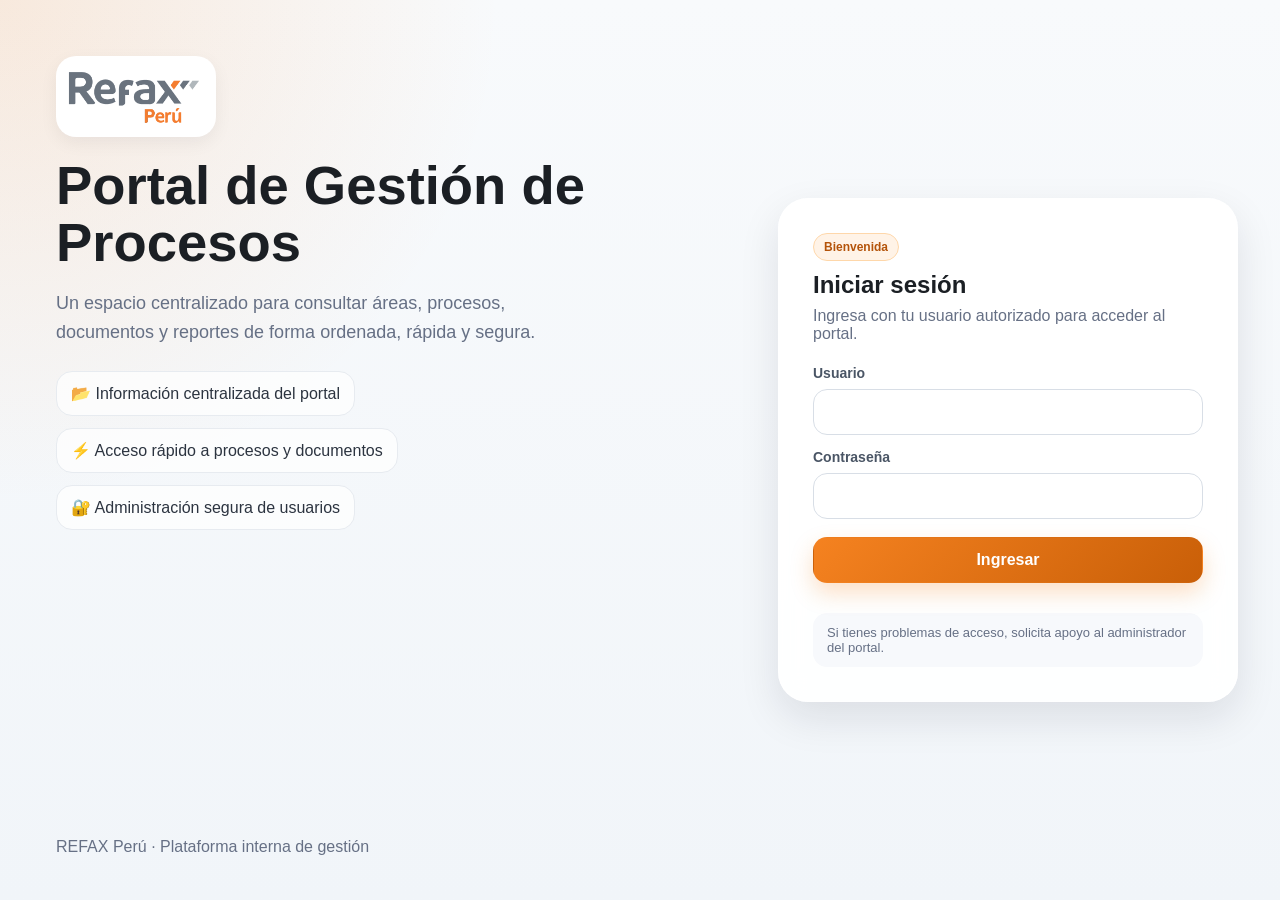
==== commit 0a8b8155: "Mejora general de colores del sistema y cambios de usuarios" ====
--- a/docs/areas.html
+++ b/docs/areas.html
@@ -1 +1,86 @@
-<!doctype html><html lang="es"><head><meta charset="utf-8"><meta name="viewport" content="width=device-width,initial-scale=1"><title>Áreas | Procesos REFAX</title><link rel="stylesheet" href="assets/css/estilos.css"></head><body><main class="page"><div class="page-head"><div><h1>Áreas</h1><div class="muted">Gestión de áreas responsables</div></div><button class="btn btn-primary admin-only" onclick="openForm()">+ Nueva área</button></div><div id="msg" hidden></div><div class="panel"><div class="filters"><input id="q" class="input" placeholder="Buscar área..."><button class="btn btn-secondary" onclick="load()">Buscar</button></div><div class="table-wrap"><table class="table"><thead><tr><th>Código</th><th>Área</th><th>Responsable</th><th>Personal</th><th>Procesos</th><th>Acciones</th></tr></thead><tbody id="rows"></tbody></table></div></div></main><div id="modal" class="modal" hidden><div class="modal-card"><h2 id="formTitle">Nueva área</h2><form id="form" class="form-grid"><input id="id" type="hidden"><label>Código<input id="codigo" class="input" required></label><label>Nombre<input id="nombre" class="input" required></label><label>Responsable del área<input id="responsable_area" class="input"></label><label>Nombre del personal<input id="nombre_personal" class="input"></label><label class="full">Descripción<textarea id="descripcion" class="input" rows="4"></textarea></label><div class="full toolbar"><button class="btn btn-primary">Guardar</button><button type="button" class="btn btn-secondary" onclick="closeForm()">Cancelar</button></div></form></div></div><script src="assets/js/config.js"></script><script src="assets/js/api.js"></script><script src="assets/js/auth.js"></script><script src="assets/js/layout.js"></script><script src="assets/js/areas.js"></script></body></html>
+<!doctype html>
+<html lang="es">
+<head>
+  <meta charset="utf-8">
+  <meta name="viewport" content="width=device-width,initial-scale=1">
+  <title>Áreas | Procesos REFAX</title>
+  <link rel="stylesheet" href="assets/css/estilos.css">
+  <link rel="icon" type="image/png" href="assets/img/favicon-refax.png">
+  <meta name="theme-color" content="#f58220">
+</head>
+<body>
+  <main class="page">
+    <section class="page-head">
+      <div>
+        <div class="eyebrow">🏢 Estructura organizacional</div>
+        <h1>Áreas</h1>
+        <div class="muted">Gestiona las áreas responsables y visualiza rápidamente responsables, personal asociado y la cantidad de procesos vinculados a cada área.</div>
+      </div>
+      <div class="page-head-actions">
+        <button class="btn btn-primary admin-only" onclick="openForm()">+ Nueva área</button>
+      </div>
+    </section>
+
+    <div id="msg" hidden></div>
+
+    <section class="page-stats">
+      <div class="stat-card"><div class="stat-label">Áreas visibles</div><strong id="areasCount">-</strong><div class="stat-sub">Resultado de la búsqueda actual</div></div>
+      <div class="stat-card"><div class="stat-label">Responsables registrados</div><strong id="areasResp">-</strong><div class="stat-sub">Áreas con responsable asignado</div></div>
+      <div class="stat-card"><div class="stat-label">Personal consignado</div><strong id="areasPersonal">-</strong><div class="stat-sub">Áreas con personal referenciado</div></div>
+      <div class="stat-card"><div class="stat-label">Procesos asociados</div><strong id="areasProc">-</strong><div class="stat-sub">Suma de procesos de las áreas mostradas</div></div>
+    </section>
+
+    <section class="panel">
+      <div class="panel-header">
+        <div>
+          <h3>Listado de áreas</h3>
+          <div class="panel-desc">Filtra y consulta el detalle de las áreas disponibles en el sistema.</div>
+        </div>
+      </div>
+      <div class="filters filters-simple">
+        <input id="q" class="input" placeholder="Buscar por código, área, responsable o personal...">
+        <button class="btn btn-secondary" onclick="load()">Buscar</button>
+      </div>
+      <div class="table-wrap">
+        <table class="table">
+          <thead>
+            <tr>
+              <th>Código</th>
+              <th>Área</th>
+              <th>Responsable</th>
+              <th>Personal</th>
+              <th>Procesos</th>
+              <th class="admin-only-column">Acciones</th>
+            </tr>
+          </thead>
+          <tbody id="rows"></tbody>
+        </table>
+      </div>
+    </section>
+  </main>
+
+  <div id="modal" class="modal" hidden>
+    <div class="modal-card">
+      <h2 id="formTitle">Nueva área</h2>
+      <form id="form" class="form-grid">
+        <input id="id" type="hidden">
+        <label>Código<input id="codigo" class="input" required></label>
+        <label>Nombre<input id="nombre" class="input" required></label>
+        <label>Responsable del área<input id="responsable_area" class="input"></label>
+        <label>Nombre del personal<input id="nombre_personal" class="input"></label>
+        <label class="full">Descripción<textarea id="descripcion" class="input" rows="4"></textarea></label>
+        <div class="full toolbar">
+          <button class="btn btn-primary">Guardar</button>
+          <button type="button" class="btn btn-secondary" onclick="closeForm()">Cancelar</button>
+        </div>
+      </form>
+    </div>
+  </div>
+
+  <script src="assets/js/config.js"></script>
+  <script src="assets/js/api.js"></script>
+  <script src="assets/js/auth.js"></script>
+  <script src="assets/js/layout.js"></script>
+  <script src="assets/js/areas.js"></script>
+</body>
+</html>
--- a/docs/assets/css/estilos.css
+++ b/docs/assets/css/estilos.css
@@ -1,2178 +1,716 @@
 :root {
-    --refax-rojo: #d71920;
-    --refax-rojo-oscuro: #a90f15;
-    --refax-rojo-claro: #fce8e9;
-
-    --refax-negro: #171717;
-    --refax-gris-oscuro: #2b2b2b;
-    --refax-gris: #6b7280;
-    --refax-gris-claro: #f3f4f6;
-
-    --gris-fondo: #f5f6f8;
-    --gris-borde: #e2e5e9;
-
-    --texto-principal: #202124;
-    --texto-secundario: #6b7280;
-
-    --blanco: #ffffff;
-}
-
-* {
-    box-sizing: border-box;
-}
-
+  --primary: #f58220;
+  --primary-strong: #c95f08;
+  --primary-soft: #fff3e7;
+  --primary-border: #fed7aa;
+  --ink-900: #1b1f24;
+  --ink-800: #2c3440;
+  --ink-700: #4a5565;
+  --ink-600: #667085;
+  --ink-500: #8c97a6;
+  --line: #e7ebf0;
+  --line-strong: #d8dee6;
+  --surface: #ffffff;
+  --surface-soft: #f7f9fc;
+  --bg: #f3f5f8;
+  --shadow-sm: 0 6px 18px rgba(16, 24, 40, 0.06);
+  --shadow-md: 0 16px 40px rgba(16, 24, 40, 0.1);
+  --radius-lg: 22px;
+  --radius-md: 16px;
+  --radius-sm: 12px;
+  --success-bg: #dcfce7;
+  --success-text: #166534;
+  --warning-bg: #fff2d6;
+  --warning-text: #9a5800;
+  --danger-bg: #fff1e8;
+  --danger-text: #b45309;
+}
+
+* { box-sizing: border-box; }
+html { scroll-behavior: smooth; }
 body {
-    margin: 0;
-    background: var(--gris-fondo);
-    color: var(--texto-principal);
-    font-family: Arial, Helvetica, sans-serif;
-}
-
-.layout {
-    display: flex;
-    min-height: 100vh;
-}
-
-.sidebar {
-    width: 260px;
-    background:
-        linear-gradient(
-            180deg,
-            var(--refax-negro) 0%,
-            #242424 100%
-        );
-    color: var(--blanco);
-    padding: 22px 16px;
+  margin: 0;
+  background: linear-gradient(180deg, #f8fafc 0%, #f3f5f8 100%);
+  color: var(--ink-800);
+  font-family: Inter, Arial, Helvetica, sans-serif;
+}
+img { max-width: 100%; display: block; }
+a { color: inherit; }
+button, input, select, textarea { font: inherit; }
+[hidden] { display: none !important; }
+
+/* ===== App layout ===== */
+body.with-sidebar { min-height: 100vh; }
+.mobile-menu-btn { display: none; }
+.app-sidebar {
+  position: fixed;
+  inset: 0 auto 0 0;
+  width: 284px;
+  background: linear-gradient(180deg, #171b22 0%, #222833 100%);
+  color: #fff;
+  padding: 18px 16px;
+  box-shadow: 14px 0 38px rgba(15, 23, 42, 0.16);
+  z-index: 30;
+  display: flex;
+  flex-direction: column;
+  transition: width 0.25s ease, transform 0.25s ease;
+}
+.app-sidebar.collapsed { width: 94px; }
+.sidebar-top { display: flex; align-items: center; justify-content: space-between; gap: 10px; margin-bottom: 18px; }
+.brand {
+  display: flex;
+  align-items: center;
+  gap: 12px;
+  min-width: 0;
+  flex: 1;
+  background: rgba(255,255,255,0.04);
+  border: 1px solid rgba(255,255,255,0.08);
+  border-radius: 18px;
+  padding: 10px;
+}
+.brand img {
+  width: 70px;
+  height: 46px;
+  object-fit: contain;
+  background: #fff;
+  border-radius: 12px;
+  padding: 6px;
+  flex-shrink: 0;
+}
+.brand-copy { display: flex; flex-direction: column; min-width: 0; }
+.brand-copy b { font-size: 14px; line-height: 1.25; }
+.brand-copy small { color: #b8c0cc; font-size: 12px; }
+.sidebar-toggle {
+  width: 38px;
+  height: 38px;
+  border: none;
+  border-radius: 12px;
+  cursor: pointer;
+  background: rgba(255,255,255,0.08);
+  color: #fff;
+  font-size: 22px;
+  transition: background 0.2s ease, transform 0.2s ease;
+}
+.sidebar-toggle:hover { background: var(--primary); transform: translateY(-1px); }
+.sidebar-scroll { overflow: auto; padding-right: 4px; }
+.sidebar-scroll::-webkit-scrollbar { width: 7px; }
+.sidebar-scroll::-webkit-scrollbar-thumb { background: rgba(255,255,255,0.12); border-radius: 100px; }
+.nav-section { margin-top: 12px; }
+.nav-section-title {
+  color: #9aa4b2;
+  font-size: 11px;
+  text-transform: uppercase;
+  letter-spacing: 0.12em;
+  padding: 8px 12px 10px;
+}
+.app-sidebar nav { display: grid; gap: 6px; }
+.app-sidebar nav a {
+  display: flex;
+  align-items: center;
+  gap: 12px;
+  text-decoration: none;
+  color: #d8dee9;
+  padding: 12px 13px;
+  border-radius: 14px;
+  transition: background 0.2s ease, transform 0.2s ease, color 0.2s ease;
+  position: relative;
+}
+.app-sidebar nav a:hover { background: rgba(245,130,32,0.14); color: #fff; transform: translateX(2px); }
+.app-sidebar nav a.active {
+  background: linear-gradient(90deg, rgba(245,130,32,0.22) 0%, rgba(245,130,32,0.15) 100%);
+  color: #fff;
+  box-shadow: inset 0 0 0 1px rgba(245,130,32,0.22);
+}
+.app-sidebar nav a.active::before {
+  content: "";
+  position: absolute;
+  left: -8px;
+  top: 10px;
+  bottom: 10px;
+  width: 4px;
+  border-radius: 99px;
+  background: var(--primary);
+}
+.nav-icon {
+  width: 22px;
+  min-width: 22px;
+  display: inline-flex;
+  justify-content: center;
+  align-items: center;
+  font-size: 18px;
+}
+.nav-label, .brand-copy { transition: opacity 0.2s ease; }
+.app-sidebar.collapsed .nav-label,
+.app-sidebar.collapsed .brand-copy,
+.app-sidebar.collapsed .nav-section-title,
+.app-sidebar.collapsed .side-user-copy,
+.app-sidebar.collapsed .logout-btn .nav-label { display: none; }
+.app-sidebar.collapsed nav a { justify-content: center; }
+.app-sidebar.collapsed .brand { padding: 8px; justify-content: center; }
+.app-sidebar.collapsed .brand img { width: 56px; }
+.app-sidebar.collapsed .side-user { align-items: center; }
+.app-sidebar.collapsed .logout-btn { width: 42px; padding: 10px; justify-content: center; }
+.side-user {
+  margin-top: auto;
+  padding: 14px;
+  border: 1px solid rgba(255,255,255,0.09);
+  border-radius: 18px;
+  background: rgba(255,255,255,0.05);
+  display: grid;
+  grid-template-columns: auto 1fr auto;
+  align-items: center;
+  gap: 10px;
+}
+.side-user-icon {
+  width: 42px;
+  height: 42px;
+  border-radius: 14px;
+  display: grid;
+  place-items: center;
+  background: linear-gradient(135deg, var(--primary) 0%, var(--primary-strong) 100%);
+  font-weight: 800;
+}
+.side-user-copy { min-width: 0; }
+.side-user-copy b { display:block; font-size: 14px; white-space: nowrap; overflow: hidden; text-overflow: ellipsis; }
+.side-user-copy small { color: #b8c0cc; }
+.logout-btn {
+  border: none;
+  background: rgba(255,255,255,0.06);
+  color: #fff;
+  width: auto;
+  border-radius: 12px;
+  cursor: pointer;
+  display: inline-flex;
+  align-items: center;
+  gap: 8px;
+  padding: 10px 12px;
+}
+.logout-btn:hover { background: var(--primary); }
+
+.page {
+  margin-left: 284px;
+  min-height: 100vh;
+  padding: 24px;
+  transition: margin-left 0.25s ease;
+}
+body.sidebar-collapsed .page { margin-left: 94px; }
+.page-utility {
+  display: flex;
+  justify-content: space-between;
+  align-items: center;
+  gap: 14px;
+  margin-bottom: 18px;
+  flex-wrap: wrap;
+}
+.breadcrumbs {
+  display: inline-flex;
+  align-items: center;
+  gap: 8px;
+  padding: 8px 14px;
+  border-radius: 999px;
+  background: rgba(255,255,255,0.88);
+  border: 1px solid var(--line);
+  color: var(--ink-600);
+  font-size: 13px;
+  box-shadow: var(--shadow-sm);
+}
+.breadcrumbs b { color: var(--ink-800); }
+.utility-right { display: flex; gap: 10px; flex-wrap: wrap; }
+.pill {
+  display: inline-flex;
+  align-items: center;
+  gap: 8px;
+  padding: 8px 14px;
+  border-radius: 999px;
+  border: 1px solid var(--line);
+  background: rgba(255,255,255,0.88);
+  box-shadow: var(--shadow-sm);
+  color: var(--ink-700);
+  font-size: 13px;
+}
+.pill strong { color: var(--ink-900); }
+.pill-accent { background: var(--primary-soft); color: var(--danger-text); border-color: var(--primary-border); }
+
+.page-head {
+  display: flex;
+  justify-content: space-between;
+  align-items: flex-start;
+  gap: 18px;
+  padding: 28px;
+  border-radius: var(--radius-lg);
+  background: linear-gradient(135deg, #ffffff 0%, #fff7ef 100%);
+  border: 1px solid var(--line);
+  box-shadow: var(--shadow-sm);
+  margin-bottom: 18px;
+}
+.page-head h1 { margin: 0; font-size: 30px; color: var(--ink-900); }
+.page-head .muted { max-width: 780px; }
+.page-head-actions { display: flex; gap: 10px; align-items: center; flex-wrap: wrap; }
+.eyebrow {
+  display: inline-flex;
+  align-items: center;
+  gap: 7px;
+  background: var(--primary-soft);
+  color: var(--danger-text);
+  border: 1px solid var(--primary-border);
+  border-radius: 999px;
+  padding: 6px 10px;
+  font-size: 12px;
+  font-weight: 700;
+  margin-bottom: 10px;
+}
+.muted { color: var(--ink-600); line-height: 1.6; }
+
+.page-stats {
+  display: grid;
+  grid-template-columns: repeat(4, minmax(0, 1fr));
+  gap: 14px;
+  margin-bottom: 18px;
+}
+.stat-card,
+.metric {
+  background: var(--surface);
+  border: 1px solid var(--line);
+  border-radius: 20px;
+  padding: 18px 20px;
+  box-shadow: var(--shadow-sm);
+  position: relative;
+  overflow: hidden;
+}
+.stat-card::before,
+.metric::before {
+  content: "";
+  position: absolute;
+  inset: 0 auto auto 0;
+  width: 100%;
+  height: 4px;
+  background: linear-gradient(90deg, var(--primary) 0%, var(--primary-strong) 100%);
+}
+.stat-label,
+.metric { color: var(--ink-700); }
+.stat-card strong,
+.metric strong { display: block; font-size: 32px; margin-top: 10px; color: var(--ink-900); }
+.stat-sub { color: var(--ink-500); font-size: 13px; margin-top: 6px; }
+.metrics {
+  display: grid;
+  grid-template-columns: repeat(4, minmax(0, 1fr));
+  gap: 14px;
+  margin-bottom: 18px;
+}
+.metric:nth-child(1)::before { background: linear-gradient(90deg, #f58220 0%, #ff9f52 100%); }
+.metric:nth-child(2)::before { background: linear-gradient(90deg, #202939 0%, #3f4f68 100%); }
+.metric:nth-child(3)::before { background: linear-gradient(90deg, #d97706 0%, #f59e0b 100%); }
+.metric:nth-child(4)::before { background: linear-gradient(90deg, #0f766e 0%, #14b8a6 100%); }
+
+.grid2 { display: grid; grid-template-columns: 1.5fr 1fr; gap: 18px; }
+.grid3 { display: grid; grid-template-columns: repeat(3, 1fr); gap: 18px; }
+.panel {
+  background: var(--surface);
+  border: 1px solid var(--line);
+  border-radius: var(--radius-lg);
+  padding: 22px;
+  box-shadow: var(--shadow-sm);
+}
+.panel h3, .panel h2 { margin: 0 0 6px; color: var(--ink-900); }
+.panel-desc { color: var(--ink-600); font-size: 14px; margin-bottom: 16px; }
+.panel-header {
+  display: flex;
+  align-items: flex-start;
+  justify-content: space-between;
+  gap: 12px;
+  margin-bottom: 16px;
+}
+.panel-header h3 { margin-bottom: 0; }
+
+.filters {
+  display: grid;
+  grid-template-columns: minmax(0, 1.25fr) repeat(3, minmax(150px, .78fr)) auto;
+  gap: 12px;
+  align-items: end;
+  margin-bottom: 16px;
+}
+.filters.filters-simple { grid-template-columns: 1fr auto; }
+.input,
+select,
+textarea {
+  width: 100%;
+  min-height: 46px;
+  border-radius: 14px;
+  border: 1px solid var(--line-strong);
+  background: #fff;
+  color: var(--ink-800);
+  padding: 12px 14px;
+  outline: none;
+  transition: border-color 0.2s ease, box-shadow 0.2s ease, background 0.2s ease;
+}
+textarea { min-height: 110px; resize: vertical; }
+.input:focus,
+select:focus,
+textarea:focus {
+  border-color: rgba(245,130,32,0.65);
+  box-shadow: 0 0 0 4px rgba(245,130,32,0.12);
+}
+label { display: grid; gap: 8px; color: var(--ink-700); font-weight: 600; font-size: 14px; }
+small.muted { font-size: 12px; }
+
+.btn {
+  min-height: 46px;
+  border-radius: 14px;
+  border: 1px solid transparent;
+  padding: 0 16px;
+  cursor: pointer;
+  display: inline-flex;
+  align-items: center;
+  justify-content: center;
+  gap: 8px;
+  font-weight: 700;
+  text-decoration: none;
+  transition: transform 0.15s ease, box-shadow 0.2s ease, background 0.2s ease, border-color 0.2s ease;
+}
+.btn:hover { transform: translateY(-1px); }
+.btn:disabled { opacity: 0.65; cursor: not-allowed; transform: none; }
+.btn-primary {
+  background: linear-gradient(135deg, var(--primary) 0%, var(--primary-strong) 100%);
+  color: #fff;
+  box-shadow: 0 10px 22px rgba(245,130,32,0.25);
+}
+.btn-primary:hover { box-shadow: 0 16px 28px rgba(245,130,32,0.32); }
+.btn-secondary {
+  background: #fff;
+  border-color: var(--line-strong);
+  color: var(--ink-800);
+}
+.btn-secondary:hover { border-color: #c3cad4; background: #f8fafc; }
+.btn-danger {
+  background: #6f3a11;
+  border-color: #6f3a11;
+  color: #fff;
+}
+.btn-danger:hover { background: #5d2e0b; border-color: #5d2e0b; }
+.btn-ghost { background: transparent; border-color: var(--line-strong); color: var(--ink-700); }
+.btn-sm { min-height: 36px; border-radius: 12px; padding: 0 12px; font-size: 13px; }
+.action-row { display: flex; gap: 8px; flex-wrap: wrap; }
+
+.readonly-note,
+.security-note,
+.info-banner {
+  margin-bottom: 18px;
+  border-radius: 18px;
+  padding: 16px 18px;
+  background: linear-gradient(135deg, #fff7ed 0%, #fff 100%);
+  border: 1px solid var(--primary-border);
+  color: var(--danger-text);
+  box-shadow: var(--shadow-sm);
+}
+.readonly-note strong,
+.security-note strong,
+.info-banner strong { color: #9a3412; }
+
+.table-wrap {
+  overflow: auto;
+  border: 1px solid var(--line);
+  border-radius: 18px;
+  background: linear-gradient(180deg, #fff 0%, #fbfcfe 100%);
+}
+.table {
+  width: 100%;
+  border-collapse: collapse;
+  min-width: 860px;
+}
+.table th {
+  position: sticky;
+  top: 0;
+  z-index: 1;
+  background: #fbfcfd;
+  color: var(--ink-600);
+  font-size: 12px;
+  text-transform: uppercase;
+  letter-spacing: 0.04em;
+  text-align: left;
+  padding: 14px 16px;
+  border-bottom: 1px solid var(--line);
+}
+.table td {
+  padding: 16px;
+  border-bottom: 1px solid var(--line);
+  vertical-align: top;
+}
+.table tbody tr:nth-child(even) { background: rgba(248,250,252,0.66); }
+.table tbody tr:hover { background: rgba(255,243,231,0.45); }
+.table tbody tr:last-child td { border-bottom: none; }
+.table b { color: var(--ink-900); }
+.cell-title { display: flex; flex-direction: column; gap: 4px; }
+.cell-title strong, .cell-title b { font-size: 14px; }
+.cell-sub { color: var(--ink-500); font-size: 12px; line-height: 1.45; }
+.badge, .badge-red, .status-active, .status-inactive, .tag {
+  display: inline-flex;
+  align-items: center;
+  justify-content: center;
+  padding: 6px 10px;
+  border-radius: 999px;
+  font-size: 12px;
+  font-weight: 700;
+}
+.badge { background: #eef2f6; color: var(--ink-700); }
+.badge-red { background: var(--primary-soft); color: var(--danger-text); }
+.status-active { background: var(--success-bg); color: var(--success-text); }
+.status-inactive { background: #edf1f5; color: var(--ink-700); }
+.tag-dark { background: #eef2ff; color: #3730a3; }
+.tag-doc { background: #ecfeff; color: #155e75; }
+.source-note { margin-top: 4px; color: var(--ink-500); font-size: 12px; }
+
+.doc-links { display: flex; flex-wrap: wrap; gap: 8px; }
+.doc-link {
+  text-decoration: none;
+  display: inline-flex;
+  align-items: center;
+  gap: 6px;
+  padding: 7px 10px;
+  border-radius: 12px;
+  border: 1px solid #dbe4ef;
+  background: #fff;
+  color: var(--ink-700);
+  font-size: 12px;
+  font-weight: 700;
+}
+.doc-link:hover { border-color: var(--primary); color: var(--primary-strong); background: var(--primary-soft); }
+.doc-link.primary { background: var(--primary-soft); border-color: var(--primary-border); color: var(--danger-text); }
+.password-protected { color: var(--ink-600); font-weight: 700; }
+.password-protected small { color: var(--ink-500); }
+.user-actions { display: flex; flex-wrap: wrap; gap: 8px; }
+
+.form-grid {
+  display: grid;
+  grid-template-columns: repeat(2, minmax(0, 1fr));
+  gap: 16px;
+}
+.form-grid .full { grid-column: 1 / -1; }
+.toolbar,
+.credential-actions {
+  display: flex;
+  gap: 10px;
+  flex-wrap: wrap;
+  justify-content: flex-end;
+}
+
+.modal {
+  position: fixed;
+  inset: 0;
+  z-index: 60;
+  display: grid;
+  place-items: center;
+  background: rgba(15, 23, 42, 0.52);
+  padding: 24px;
+}
+.modal-card {
+  width: min(760px, 100%);
+  max-height: min(88vh, 900px);
+  overflow: auto;
+  background: #fff;
+  border-radius: 24px;
+  border: 1px solid rgba(255,255,255,0.3);
+  box-shadow: var(--shadow-md);
+  padding: 24px;
+}
+.modal-card h2 { margin-top: 0; color: var(--ink-900); }
+.modal-sm { width: min(540px, 100%); }
+.credential-card { text-align: center; }
+.credential-icon {
+  width: 66px; height: 66px; border-radius: 20px; margin: 0 auto 12px;
+  display: grid; place-items: center; font-size: 30px; background: var(--primary-soft); color: var(--danger-text);
+}
+.credential-box {
+  display: grid;
+  gap: 10px;
+  text-align: left;
+  margin: 18px 0 22px;
+}
+.credential-box > div {
+  background: var(--surface-soft);
+  border: 1px solid var(--line);
+  border-radius: 16px;
+  padding: 14px 16px;
+}
+.credential-box span { display: block; color: var(--ink-500); font-size: 12px; margin-bottom: 5px; }
+.credential-box strong { color: var(--ink-900); word-break: break-word; }
+
+.loading-block,
+.loading-cell {
+  display: flex;
+  align-items: center;
+  justify-content: center;
+  gap: 10px;
+  padding: 28px;
+  color: var(--ink-600);
+}
+.loading-cell { text-align: center; }
+.spinner {
+  width: 18px;
+  height: 18px;
+  border-radius: 999px;
+  border: 3px solid rgba(245,130,32,0.25);
+  border-top-color: var(--primary);
+  animation: spin 0.8s linear infinite;
+}
+@keyframes spin { to { transform: rotate(360deg); } }
+.empty {
+  padding: 26px 12px;
+  text-align: center;
+  color: var(--ink-500);
+}
+.message {
+  margin-bottom: 18px;
+  padding: 14px 16px;
+  border-radius: 16px;
+  border: 1px solid transparent;
+  box-shadow: var(--shadow-sm);
+}
+.message.ok { background: #ecfdf3; color: #027a48; border-color: #abefc6; }
+.message.error { background: #fff4ed; color: #c2410c; border-color: #fdba74; }
+
+.bars { display: grid; gap: 12px; }
+.bar-row {
+  display: grid;
+  grid-template-columns: minmax(120px, 0.8fr) 1fr auto;
+  gap: 12px;
+  align-items: center;
+}
+.bar-row span { color: var(--ink-700); font-size: 13px; }
+.bar-row b { color: var(--ink-900); }
+.bar-track {
+  height: 12px;
+  border-radius: 999px;
+  background: #eef2f7;
+  overflow: hidden;
+}
+.bar-fill {
+  height: 100%;
+  border-radius: inherit;
+  background: linear-gradient(90deg, var(--primary) 0%, #ffb16a 100%);
+}
+
+.quick-list { display: grid; gap: 12px; }
+.quick-item {
+  border: 1px solid var(--line);
+  border-radius: 16px;
+  padding: 14px 16px;
+  background: linear-gradient(180deg, #fff 0%, #fbfcfe 100%);
+}
+.quick-item strong { color: var(--ink-900); display: block; margin-bottom: 4px; }
+.quick-item small { color: var(--ink-500); }
+
+.login-layout {
+  min-height: 100vh;
+  display: grid;
+  grid-template-columns: 1.15fr 0.85fr;
+  background:
+    radial-gradient(circle at left top, rgba(245,130,32,0.14) 0, rgba(245,130,32,0) 32%),
+    linear-gradient(180deg, #f8fafc 0%, #f1f5f9 100%);
+}
+.login-side {
+  padding: 56px 56px 40px;
+  display: flex;
+  flex-direction: column;
+  justify-content: space-between;
+}
+.login-brand img {
+  width: 160px;
+  padding: 10px;
+  background: #fff;
+  border-radius: 20px;
+  box-shadow: var(--shadow-sm);
+}
+.login-copy h1 {
+  font-size: clamp(2rem, 5vw, 3.4rem);
+  line-height: 1.05;
+  margin: 20px 0 12px;
+  color: var(--ink-900);
+}
+.login-copy p { color: var(--ink-600); max-width: 520px; font-size: 18px; line-height: 1.6; }
+.login-points { display: grid; gap: 12px; margin-top: 24px; }
+.login-points div {
+  display: inline-flex;
+  align-items: center;
+  gap: 10px;
+  padding: 12px 14px;
+  background: rgba(255,255,255,0.72);
+  border: 1px solid var(--line);
+  border-radius: 16px;
+  width: fit-content;
+}
+.login-card-wrap {
+  display: grid;
+  place-items: center;
+  padding: 24px;
+}
+.login-card {
+  width: min(460px, 100%);
+  background: rgba(255,255,255,0.92);
+  backdrop-filter: blur(12px);
+  border: 1px solid rgba(255,255,255,0.75);
+  border-radius: 30px;
+  box-shadow: var(--shadow-md);
+  padding: 34px;
+}
+.login-card h2 { margin: 0 0 8px; color: var(--ink-900); }
+.login-card p { margin: 0 0 22px; color: var(--ink-600); }
+.login-card form { display: grid; gap: 14px; }
+.login-card .btn { width: 100%; margin-top: 4px; }
+.login-helper {
+  margin-top: 16px;
+  padding: 12px 14px;
+  border-radius: 14px;
+  background: var(--surface-soft);
+  color: var(--ink-600);
+  font-size: 13px;
+}
+
+@media (max-width: 1200px) {
+  .grid2 { grid-template-columns: 1fr; }
+  .page-stats, .metrics { grid-template-columns: repeat(2, minmax(0, 1fr)); }
+}
+@media (max-width: 980px) {
+  .filters { grid-template-columns: 1fr 1fr; }
+  .filters > :last-child { grid-column: 1 / -1; }
+  .login-layout { grid-template-columns: 1fr; }
+  .login-side { display: none; }
+}
+@media (max-width: 860px) {
+  .app-sidebar { transform: translateX(-100%); }
+  body.sidebar-open .app-sidebar { transform: translateX(0); }
+  .page, body.sidebar-collapsed .page { margin-left: 0; padding: 18px; }
+  .page-head { padding: 22px; flex-direction: column; }
+  .page-stats, .metrics { grid-template-columns: 1fr 1fr; }
+  .page-utility { margin-top: 48px; }
+  .mobile-menu-btn {
     position: fixed;
-    top: 0;
-    bottom: 0;
-    left: 0;
-    box-shadow: 5px 0 20px rgba(0, 0, 0, 0.08);
-    z-index: 1000;
-}
-
-.sidebar-logo {
-    display: flex;
-    align-items: center;
-    gap: 13px;
-    padding: 4px 6px 23px;
-    border-bottom: 1px solid rgba(255, 255, 255, 0.14);
-}
-
-.contenedor-logo-refax {
-    width: 82px;
-    min-width: 82px;
-    height: 55px;
-    background: var(--blanco);
-    border-radius: 9px;
-    padding: 7px;
-    display: flex;
-    align-items: center;
-    justify-content: center;
-}
-
-.logo-refax {
-    display: block;
-    width: 100%;
-    height: 100%;
-    object-fit: contain;
-}
-
-.logo-texto-alternativo {
-    color: var(--refax-rojo);
-    font-size: 18px;
-    font-weight: 900;
-    letter-spacing: 1px;
-}
-
-.nombre-portal {
-    display: flex;
-    flex-direction: column;
-    line-height: 1.25;
-}
-
-.nombre-portal strong {
-    color: var(--blanco);
-    font-size: 14px;
-}
-
-.nombre-portal span {
-    color: #c7c7c7;
-    font-size: 12px;
-}
-
-.sidebar-menu {
-    display: flex;
-    flex-direction: column;
-    gap: 7px;
-    margin-top: 24px;
-}
-
-.sidebar-menu a {
-    display: flex;
-    align-items: center;
-    gap: 11px;
-    color: #e5e7eb;
-    text-decoration: none;
-    padding: 12px 14px;
-    border-radius: 9px;
-    font-size: 14px;
-    font-weight: 500;
-    transition:
-        background 0.2s ease,
-        color 0.2s ease,
-        transform 0.2s ease;
-}
-
-.sidebar-menu a:hover {
-    background: var(--refax-rojo);
-    color: var(--blanco);
-    transform: translateX(3px);
-}
-
-.sidebar-menu a.activo {
-    background: var(--refax-rojo);
-    color: var(--blanco);
-}
-
-.contenido {
-    width: calc(100% - 260px);
-    margin-left: 260px;
-}
-
-.barra-superior {
-    height: 70px;
-    background: var(--blanco);
-    border-bottom: 1px solid var(--gris-borde);
-    display: flex;
-    align-items: center;
-    justify-content: space-between;
-    padding: 0 32px;
-}
-
-.contenido-principal {
-    padding: 30px;
-}
-
-.encabezado-pagina h2 {
-    font-weight: 700;
-    margin-bottom: 6px;
-}
-
-.encabezado-pagina p {
-    color: var(--texto-secundario);
-    margin-bottom: 25px;
-}
-
-.tarjeta-indicador {
-    background: var(--blanco);
-    border: 1px solid var(--gris-borde);
-    border-left: 5px solid #4b5563;
-    border-radius: 10px;
-    padding: 20px;
-    min-height: 120px;
-    box-shadow: 0 4px 12px rgba(0, 0, 0, 0.04);
-}
-
-.tarjeta-indicador span {
-    display: block;
-    color: var(--texto-secundario);
-    font-size: 14px;
-    margin-bottom: 14px;
-}
-
-.tarjeta-indicador strong {
-    font-size: 32px;
-}
-
-.indicador-critico {
-    border-left-color: var(--refax-rojo);
-}
-
-.indicador-pendiente {
-    border-left-color: #f59e0b;
-}
-
-.panel-grafico {
-    background: var(--blanco);
-    border: 1px solid var(--gris-borde);
-    border-radius: 10px;
-    padding: 22px;
-    height: 100%;
-    box-shadow: 0 4px 12px rgba(0, 0, 0, 0.04);
-}
-
-.contenedor-grafico {
-    height: 350px;
-    margin-top: 20px;
-}
-
-.resumen-item {
-    display: flex;
-    justify-content: space-between;
-    padding: 18px 0;
-    border-bottom: 1px solid var(--gris-borde);
-}
-
-.resumen-item:last-child {
-    border-bottom: none;
-}
-
-@media (max-width: 900px) {
-    .sidebar {
-        width: 210px;
-    }
-
-    .contenido {
-        width: calc(100% - 210px);
-        margin-left: 210px;
-    }
-}
-
-.encabezado-con-accion {
-    display: flex;
-    align-items: flex-start;
-    justify-content: space-between;
-    gap: 20px;
-}
-
-.grupo-acciones {
-    display: flex;
-    align-items: center;
-    gap: 10px;
-}
-
-.btn-refax {
-    background: var(--refax-rojo);
-    border-color: var(--refax-rojo);
-    color: var(--blanco);
-    font-weight: 600;
-}
-
-.btn-refax:hover,
-.btn-refax:focus {
-    background: var(--refax-rojo-oscuro);
-    border-color: var(--refax-rojo-oscuro);
-    color: var(--blanco);
-}
-
-.panel-formulario {
-    background: var(--blanco);
-    border: 1px solid var(--gris-borde);
-    border-radius: 12px;
-    padding: 28px;
-    box-shadow: 0 4px 12px rgba(0, 0, 0, 0.04);
-}
-
-.form-label {
-    font-size: 14px;
-    font-weight: 700;
-}
-
-.form-control,
-.form-select {
-    min-height: 46px;
-    border-color: var(--gris-borde);
-}
-
-textarea.form-control {
-    min-height: auto;
-}
-
-.form-control:focus,
-.form-select:focus {
-    border-color: var(--refax-rojo);
-    box-shadow: 0 0 0 0.2rem rgba(200, 16, 46, 0.12);
-}
-
-.campo-obligatorio {
-    color: var(--refax-rojo);
-}
-
-.acciones-formulario {
-    display: flex;
-    justify-content: flex-end;
-    gap: 12px;
-    padding-top: 20px;
-    border-top: 1px solid var(--gris-borde);
-}
-
-.tarjeta-area {
-    height: 100%;
-    background: var(--blanco);
-    border: 1px solid var(--gris-borde);
+    top: 14px;
+    left: 14px;
+    z-index: 40;
+    border: none;
+    width: 44px;
+    height: 44px;
     border-radius: 14px;
-    padding: 24px;
-    box-shadow: 0 5px 16px rgba(0, 0, 0, 0.05);
-    transition: transform 0.2s ease, box-shadow 0.2s ease;
-}
-
-.tarjeta-area:hover {
-    transform: translateY(-3px);
-    box-shadow: 0 9px 22px rgba(0, 0, 0, 0.08);
-}
-
-.cabecera-tarjeta-area {
-    display: flex;
-    align-items: center;
-    gap: 14px;
-}
-
-.icono-area {
-    width: 50px;
-    height: 50px;
-    border-radius: 12px;
-    background: rgba(200, 16, 46, 0.1);
-    color: var(--refax-rojo);
-    display: flex;
-    align-items: center;
-    justify-content: center;
-    font-size: 22px;
-    font-weight: 800;
-}
-
-.etiqueta-area {
-    display: block;
-    color: var(--texto-secundario);
-    font-size: 12px;
-    margin-bottom: 3px;
-}
-
-.cabecera-tarjeta-area h4 {
-    margin: 0;
-    font-size: 19px;
-    font-weight: 700;
-}
-
-.descripcion-area {
-    color: var(--texto-secundario);
-    margin: 20px 0;
-    min-height: 48px;
-}
-
-.datos-area {
-    border-top: 1px solid var(--gris-borde);
-    border-bottom: 1px solid var(--gris-borde);
-    padding: 8px 0;
-}
-
-.datos-area div {
-    display: flex;
-    justify-content: space-between;
-    gap: 20px;
-    padding: 10px 0;
-}
-
-.datos-area span {
-    color: var(--texto-secundario);
-    font-size: 13px;
-}
-
-.datos-area strong {
-    text-align: right;
-    font-size: 13px;
-}
-
-.pie-tarjeta-area {
-    display: flex;
-    align-items: center;
-    justify-content: space-between;
-    margin-top: 18px;
-}
-
-.estado {
-    display: inline-flex;
-    align-items: center;
-    border-radius: 20px;
-    padding: 6px 11px;
-    font-size: 12px;
-    font-weight: 700;
-}
-
-.estado-completado {
-    background: #dcfce7;
-    color: #166534;
-}
-
-.estado-evaluacion {
-    background: #fef3c7;
-    color: #92400e;
-}
-
-.estado-pendiente {
-    background: #e5e7eb;
-    color: #4b5563;
-}
-
-.enlace-detalle {
-    color: var(--refax-rojo);
-    text-decoration: none;
-    font-size: 13px;
-    font-weight: 700;
-}
-
-.enlace-detalle:hover {
-    color: var(--refax-rojo-oscuro);
-}
-
-.estado-vacio {
-    background: var(--blanco);
-    border: 1px dashed #cbd5e1;
-    border-radius: 14px;
-    padding: 55px 25px;
-    text-align: center;
-}
-
-.icono-vacio {
-    width: 65px;
-    height: 65px;
-    margin: 0 auto 18px;
-    border-radius: 50%;
-    background: rgba(200, 16, 46, 0.08);
-    color: var(--refax-rojo);
-    display: flex;
-    align-items: center;
-    justify-content: center;
-    font-size: 28px;
-}
-
-.estado-vacio p {
-    color: var(--texto-secundario);
-    margin-bottom: 22px;
-}
-
-.ruta-pagina {
-    display: flex;
-    gap: 8px;
-    color: var(--texto-secundario);
-    font-size: 13px;
-    margin-bottom: 8px;
-}
-
-.ruta-pagina a {
-    color: var(--refax-rojo);
-    text-decoration: none;
-}
-
-.indicador-actualizado {
-    border-left-color: #16a34a;
-}
-
-.ficha-informacion {
-    margin-top: 18px;
-}
-
-.ficha-informacion > div {
-    padding: 15px 0;
-    border-bottom: 1px solid var(--gris-borde);
-}
-
-.ficha-informacion > div:last-child {
-    border-bottom: none;
-}
-
-.ficha-informacion span {
-    display: block;
-    color: var(--texto-secundario);
-    font-size: 13px;
-    margin-bottom: 5px;
-}
-
-.ficha-informacion p {
-    margin: 0;
-    line-height: 1.6;
-}
-
-.panel-peligro {
-    background: #fff7f7;
-    border: 1px solid #fecaca;
-    border-radius: 12px;
-    padding: 22px;
-}
-
-.panel-peligro h5 {
-    color: #991b1b;
-}
-
-.panel-peligro p {
-    color: #7f1d1d;
-    font-size: 14px;
-}
-
-.cabecera-panel {
-    display: flex;
-    justify-content: space-between;
-    align-items: flex-start;
-    margin-bottom: 18px;
-}
-
-.cabecera-panel p {
-    color: var(--texto-secundario);
-    font-size: 14px;
-    margin: 4px 0 0;
-}
-
-.tabla-procesos thead th {
-    color: var(--texto-secundario);
-    font-size: 12px;
-    font-weight: 700;
-    text-transform: uppercase;
-    border-bottom-width: 1px;
-}
-
-.tabla-procesos tbody td {
-    padding-top: 16px;
-    padding-bottom: 16px;
-}
-
-@media (max-width: 768px) {
-    .encabezado-con-accion {
-        flex-direction: column;
-    }
-
-    .grupo-acciones {
-        width: 100%;
-        flex-wrap: wrap;
-    }
-
-    .acciones-formulario {
-        flex-direction: column-reverse;
-    }
-
-    .acciones-formulario .btn {
-        width: 100%;
-    }
-}
-
-
-.icono-menu {
-    width: 22px;
-    text-align: center;
-    font-size: 17px;
-    font-weight: 700;
-}
-
-.titulo-seccion-formulario {
-    display: flex;
-    align-items: flex-start;
-    gap: 14px;
-    margin-bottom: 25px;
-    padding-bottom: 18px;
-    border-bottom: 1px solid var(--gris-borde);
-}
-
-.titulo-seccion-formulario > span {
-    width: 39px;
-    height: 39px;
-    min-width: 39px;
-    border-radius: 10px;
-    background: var(--refax-rojo-claro);
-    color: var(--refax-rojo);
-    display: flex;
-    align-items: center;
-    justify-content: center;
-    font-weight: 800;
-}
-
-.titulo-seccion-formulario h5 {
-    margin: 0 0 4px;
-    font-weight: 700;
-}
-
-.titulo-seccion-formulario p {
-    margin: 0;
-    color: var(--texto-secundario);
-    font-size: 14px;
-}
-
-.form-check-input:checked {
-    background-color: var(--refax-rojo);
-    border-color: var(--refax-rojo);
-}
-
-.panel-filtros {
-    background: var(--blanco);
-    border: 1px solid var(--gris-borde);
-    border-radius: 12px;
-    padding: 20px;
-}
-
-.nombre-proceso-tabla {
-    display: flex;
-    flex-direction: column;
-    gap: 3px;
-}
-
-.nombre-proceso-tabla small {
-    color: var(--texto-secundario);
-}
-
-.criticidad {
-    display: inline-flex;
-    align-items: center;
-    justify-content: center;
-    min-width: 70px;
-    border-radius: 20px;
-    padding: 6px 11px;
-    font-size: 12px;
-    font-weight: 700;
-}
-
-.criticidad-pendiente {
-    background: #e5e7eb;
-    color: #4b5563;
-}
-
-.criticidad-bajo {
-    background: #dcfce7;
-    color: #166534;
-}
-
-.criticidad-medio {
-    background: #fef3c7;
-    color: #92400e;
-}
-
-.criticidad-alto {
-    background: #ffedd5;
-    color: #9a3412;
-}
-
-.criticidad-critico {
-    background: #fee2e2;
-    color: #991b1b;
-}
-
-.acciones-finales {
-    background: var(--blanco);
-    border: 1px solid var(--gris-borde);
-    border-radius: 12px;
-    padding: 20px;
-    margin-bottom: 30px;
-}
-
-/* =========================================================
-   PROCESOS CRÍTICOS
-========================================================= */
-
-.alerta-ejecutiva {
-    display: flex;
-    align-items: flex-start;
-    gap: 16px;
-    background: linear-gradient(
-        135deg,
-        #fff5f5,
-        #ffffff
-    );
-    border: 1px solid #fecaca;
-    border-left: 5px solid var(--refax-rojo);
-    border-radius: 13px;
-    padding: 20px;
-}
-
-.alerta-ejecutiva-icono {
-    width: 42px;
-    height: 42px;
-    min-width: 42px;
-    border-radius: 50%;
-    background: var(--refax-rojo);
-    color: var(--blanco);
-    display: flex;
-    align-items: center;
-    justify-content: center;
-    font-size: 22px;
-    font-weight: 900;
-}
-
-.alerta-ejecutiva strong {
-    display: block;
-    color: #7f1d1d;
-    margin-bottom: 5px;
-}
-
-.alerta-ejecutiva p {
-    margin: 0;
-    color: #7f1d1d;
-    font-size: 14px;
-    line-height: 1.6;
-}
-
-.tarjeta-proceso-critico {
-    height: 100%;
-    background: var(--blanco);
-    border: 1px solid var(--gris-borde);
-    border-top: 5px solid var(--refax-rojo);
-    border-radius: 14px;
-    overflow: hidden;
-    box-shadow: 0 5px 18px rgba(0, 0, 0, 0.06);
-    transition:
-        transform 0.2s ease,
-        box-shadow 0.2s ease;
-}
-
-.tarjeta-proceso-critico:hover {
-    transform: translateY(-4px);
-    box-shadow: 0 11px 28px rgba(0, 0, 0, 0.1);
-}
-
-.cabecera-proceso-critico {
-    display: flex;
-    align-items: flex-start;
-    justify-content: space-between;
-    gap: 14px;
-    padding: 19px 21px;
-    border-bottom: 1px solid var(--gris-borde);
-    background: #fffafa;
-}
-
-.codigo-proceso {
-    display: block;
-    color: var(--refax-rojo);
-    font-size: 12px;
-    font-weight: 800;
-    letter-spacing: 0.5px;
-}
-
-.area-proceso {
-    display: block;
-    color: var(--texto-secundario);
-    font-size: 13px;
-    margin-top: 3px;
-}
-
-.insignia-critica {
-    background: var(--refax-rojo);
-    color: var(--blanco);
-    border-radius: 20px;
-    padding: 6px 11px;
-    font-size: 11px;
-    font-weight: 800;
-    text-transform: uppercase;
-    letter-spacing: 0.4px;
-}
-
-.contenido-proceso-critico {
-    padding: 22px;
-}
-
-.contenido-proceso-critico h4 {
-    margin: 0 0 11px;
-    font-size: 19px;
-    font-weight: 750;
-    line-height: 1.35;
-}
-
-.descripcion-proceso-critico {
-    min-height: 64px;
-    color: var(--texto-secundario);
-    font-size: 14px;
-    line-height: 1.55;
-}
-
-.datos-proceso-critico {
-    margin-top: 20px;
-    border-top: 1px solid var(--gris-borde);
-}
-
-.datos-proceso-critico > div {
-    display: flex;
-    justify-content: space-between;
-    gap: 20px;
-    padding: 11px 0;
-    border-bottom: 1px solid var(--gris-borde);
-}
-
-.datos-proceso-critico span {
-    color: var(--texto-secundario);
-    font-size: 12px;
-}
-
-.datos-proceso-critico strong {
-    max-width: 58%;
-    text-align: right;
-    font-size: 12px;
-}
-
-.pie-proceso-critico {
-    display: flex;
-    align-items: center;
-    justify-content: space-between;
-    gap: 14px;
-    padding: 17px 21px;
-    background: #fafafa;
-}
-
-.nivel-riesgo {
-    display: flex;
-    align-items: center;
-    gap: 7px;
-    color: #991b1b;
-    font-size: 12px;
-    font-weight: 700;
-}
-
-.punto-riesgo {
-    width: 8px;
-    height: 8px;
-    border-radius: 50%;
-    background: var(--refax-rojo);
-    box-shadow: 0 0 0 4px rgba(215, 25, 32, 0.12);
-}
-
-.enlace-proceso {
-    color: var(--refax-rojo);
-    text-decoration: none;
-    font-size: 12px;
-    font-weight: 800;
-}
-
-.enlace-proceso:hover {
-    color: var(--refax-rojo-oscuro);
-}
-
-/* =========================================================
-   FICHA DETALLADA DEL PROCESO
-========================================================= */
-
-.titulo-proceso-detalle {
-    display: flex;
-    align-items: center;
-    gap: 16px;
-}
-
-.titulo-proceso-detalle h2 {
-    margin-bottom: 4px;
-}
-
-.titulo-proceso-detalle p {
-    margin: 0;
-}
-
-.etiqueta-proceso-critico {
-    display: inline-flex;
-    align-items: center;
-    background: var(--refax-rojo);
-    color: var(--blanco);
-    border-radius: 20px;
-    padding: 7px 13px;
-    font-size: 12px;
-    font-weight: 800;
-}
-
-.valor-texto {
-    display: block;
-    font-size: 18px !important;
-    line-height: 1.35;
-}
-
-.indicador-impacto {
-    border-left-color: #f97316;
-}
-
-.indicador-documentacion {
-    border-left-color: #2563eb;
-}
-
-.panel-detalle-proceso {
-    background: var(--blanco);
-    border: 1px solid var(--gris-borde);
-    border-radius: 14px;
-    padding: 25px;
-    box-shadow: 0 5px 16px rgba(0, 0, 0, 0.04);
-}
-
-.cabecera-seccion-detalle {
-    display: flex;
-    align-items: flex-start;
-    gap: 14px;
-    padding-bottom: 19px;
-    margin-bottom: 22px;
-    border-bottom: 1px solid var(--gris-borde);
-}
-
-.numero-seccion {
-    width: 42px;
-    height: 42px;
-    min-width: 42px;
-    border-radius: 10px;
-    background: var(--refax-rojo-claro);
-    color: var(--refax-rojo);
-    display: flex;
-    align-items: center;
-    justify-content: center;
-    font-weight: 900;
-}
-
-.numero-seccion-critico {
-    background: var(--refax-rojo);
-    color: var(--blanco);
-}
-
-.cabecera-seccion-detalle h4 {
-    margin: 0 0 4px;
-    font-size: 18px;
-    font-weight: 750;
-}
-
-.cabecera-seccion-detalle p {
-    margin: 0;
-    color: var(--texto-secundario);
-    font-size: 13px;
-}
-
-.rejilla-informacion {
     display: grid;
-    grid-template-columns: repeat(2, minmax(0, 1fr));
-    gap: 15px;
-    margin-bottom: 22px;
-}
-
-.campo-informacion {
-    background: #f9fafb;
-    border: 1px solid var(--gris-borde);
-    border-radius: 10px;
-    padding: 15px;
-}
-
-.campo-informacion span {
-    display: block;
-    color: var(--texto-secundario);
-    font-size: 12px;
-    margin-bottom: 6px;
-}
-
-.campo-informacion strong {
-    display: block;
-    font-size: 14px;
-    line-height: 1.5;
-}
-
-.bloque-texto-detalle {
-    padding: 17px 0;
-    border-top: 1px solid var(--gris-borde);
-}
-
-.bloque-texto-detalle span {
-    display: block;
-    color: var(--texto-secundario);
-    font-size: 12px;
-    font-weight: 700;
-    margin-bottom: 7px;
-    text-transform: uppercase;
-    letter-spacing: 0.3px;
-}
-
-.bloque-texto-detalle p {
-    margin: 0;
-    line-height: 1.7;
-    white-space: pre-line;
-}
-
-.mensaje-proceso-critico {
-    display: flex;
-    gap: 13px;
-    align-items: flex-start;
-    padding: 17px;
-    margin-bottom: 20px;
-    border: 1px solid #fecaca;
-    border-radius: 11px;
-    background: #fff5f5;
-}
-
-.mensaje-proceso-icono {
-    width: 36px;
-    height: 36px;
-    min-width: 36px;
-    border-radius: 50%;
-    background: var(--refax-rojo);
-    color: var(--blanco);
-    display: flex;
-    align-items: center;
-    justify-content: center;
-    font-weight: 900;
-}
-
-.mensaje-proceso-critico strong {
-    display: block;
-    color: #991b1b;
-}
-
-.mensaje-proceso-critico p {
-    margin: 3px 0 0;
-    color: #991b1b;
-    font-size: 13px;
-}
-
-.mensaje-proceso-no-critico {
-    padding: 17px;
-    margin-bottom: 20px;
-    border: 1px solid #d1d5db;
-    border-radius: 11px;
-    background: #f9fafb;
-}
-
-.mensaje-proceso-no-critico strong {
-    display: block;
-}
-
-.mensaje-proceso-no-critico p {
-    margin: 5px 0 0;
-    color: var(--texto-secundario);
-    font-size: 13px;
-}
-
-.rejilla-riesgos {
-    display: grid;
-    grid-template-columns: repeat(2, minmax(0, 1fr));
-    gap: 17px;
-    margin-top: 20px;
-}
-
-.tarjeta-riesgo,
-.tarjeta-control {
-    border-radius: 12px;
-    padding: 18px;
-}
-
-.tarjeta-riesgo {
-    background: #fff5f5;
-    border: 1px solid #fecaca;
-}
-
-.tarjeta-control {
-    background: #f0fdf4;
-    border: 1px solid #bbf7d0;
-}
-
-.titulo-tarjeta-riesgo {
-    display: flex;
-    align-items: center;
-    gap: 10px;
-    margin-bottom: 11px;
-}
-
-.titulo-tarjeta-riesgo h5 {
-    margin: 0;
-    font-size: 15px;
-    font-weight: 750;
-}
-
-.icono-riesgo,
-.icono-control {
-    width: 29px;
-    height: 29px;
-    border-radius: 50%;
-    display: flex;
-    align-items: center;
-    justify-content: center;
-    font-weight: 900;
-}
-
-.icono-riesgo {
-    background: var(--refax-rojo);
-    color: var(--blanco);
-}
-
-.icono-control {
-    background: #16a34a;
-    color: var(--blanco);
-}
-
-.tarjeta-riesgo p,
-.tarjeta-control p {
-    margin: 0;
-    line-height: 1.6;
-    white-space: pre-line;
-}
-
-.plan-contingencia {
-    margin-top: 18px;
-    padding: 19px;
-    border-radius: 12px;
-    border: 1px solid #fed7aa;
-    background: #fff7ed;
-}
-
-.titulo-plan-contingencia {
-    display: flex;
-    align-items: center;
-    gap: 10px;
-    margin-bottom: 9px;
-}
-
-.titulo-plan-contingencia span {
-    color: #c2410c;
-    font-size: 21px;
-    font-weight: 900;
-}
-
-.titulo-plan-contingencia h5 {
-    margin: 0;
-    color: #9a3412;
-    font-size: 15px;
-}
-
-.plan-contingencia p {
-    margin: 0;
-    line-height: 1.65;
-    white-space: pre-line;
-}
-
-.documentos-proceso {
-    margin-top: 22px;
-}
-
-.documentos-proceso h5 {
-    margin-bottom: 16px;
-}
-
-.sin-documentos {
-    padding: 28px;
-    margin-top: 20px;
-    border: 1px dashed #cbd5e1;
-    border-radius: 11px;
-    background: #fafafa;
-    text-align: center;
-}
-
-.sin-documentos strong {
-    display: block;
-    margin-bottom: 5px;
-}
-
-.sin-documentos p {
-    margin: 0;
-    color: var(--texto-secundario);
-    font-size: 13px;
-}
-
-.panel-resumen-proceso,
-.panel-acciones-proceso {
-    background: var(--blanco);
-    border: 1px solid var(--gris-borde);
-    border-radius: 14px;
-    padding: 22px;
-    box-shadow: 0 5px 16px rgba(0, 0, 0, 0.04);
-}
-
-.cabecera-resumen-proceso {
-    display: flex;
-    align-items: center;
-    justify-content: space-between;
-    padding-bottom: 16px;
-    border-bottom: 1px solid var(--gris-borde);
-}
-
-.cabecera-resumen-proceso > span {
-    font-size: 17px;
-    font-weight: 750;
-}
-
-.circulo-alerta {
-    width: 33px;
-    height: 33px;
-    border-radius: 50%;
-    background: var(--refax-rojo);
-    color: var(--blanco);
-    display: flex;
-    align-items: center;
-    justify-content: center;
-    font-weight: 900;
-}
-
-.elemento-resumen {
-    padding: 14px 0;
-    border-bottom: 1px solid var(--gris-borde);
-}
-
-.elemento-resumen:last-child {
-    border-bottom: 0;
-    padding-bottom: 0;
-}
-
-.elemento-resumen span {
-    display: block;
-    color: var(--texto-secundario);
-    font-size: 12px;
-    margin-bottom: 4px;
-}
-
-.elemento-resumen strong {
-    display: block;
-    font-size: 14px;
-    line-height: 1.45;
-}
-
-.panel-acciones-proceso h5 {
-    margin-bottom: 17px;
-}
-
-@media (max-width: 768px) {
-    .titulo-proceso-detalle {
-        align-items: flex-start;
-        flex-direction: column;
-    }
-
-    .rejilla-informacion,
-    .rejilla-riesgos {
-        grid-template-columns: 1fr;
-    }
-
-    .pie-proceso-critico {
-        align-items: flex-start;
-        flex-direction: column;
-    }
-}
-
-/* =========================================================
-   PROCESOS EN EL DASHBOARD
-========================================================= */
-
-.cabecera-panel-dashboard {
-    display: flex;
-    justify-content: space-between;
-    align-items: flex-start;
-    gap: 18px;
-    margin-bottom: 18px;
-}
-
-.cabecera-panel-dashboard h5 {
-    margin: 0 0 4px;
-    font-size: 17px;
-    font-weight: 750;
-}
-
-.cabecera-panel-dashboard p {
-    margin: 0;
-    color: var(--texto-secundario);
-    font-size: 13px;
-}
-
-.tabla-procesos-dashboard {
-    margin-bottom: 0;
-}
-
-.tabla-procesos-dashboard thead th {
-    padding: 13px 11px;
-    color: var(--texto-secundario);
-    font-size: 11px;
-    font-weight: 800;
-    text-transform: uppercase;
-    letter-spacing: 0.3px;
-    border-bottom: 1px solid var(--gris-borde);
-    background: #fafafa;
-}
-
-.tabla-procesos-dashboard tbody td {
-    padding: 15px 11px;
-    border-bottom: 1px solid var(--gris-borde);
-    font-size: 13px;
-}
-
-.tabla-procesos-dashboard tbody tr:last-child td {
-    border-bottom: 0;
-}
-
-.tabla-procesos-dashboard tbody tr:hover {
-    background: #fffafa;
-}
-
-.estado-documental {
-    display: inline-flex;
-    border-radius: 20px;
-    padding: 6px 10px;
-    background: #f3f4f6;
-    color: #4b5563;
-    font-size: 11px;
-    font-weight: 700;
-}
-
-.estado-tabla-vacia {
-    padding: 15px;
-}
-
-.estado-tabla-vacia strong {
-    display: block;
-    font-size: 16px;
-    margin-bottom: 5px;
-}
-
-.estado-tabla-vacia p {
-    color: var(--texto-secundario);
-    margin-bottom: 17px;
-}
-
-.enlace-procesos-criticos {
-    color: var(--refax-rojo);
-    text-decoration: none;
-    font-size: 12px;
-    font-weight: 800;
-}
-
-.enlace-procesos-criticos:hover {
-    color: var(--refax-rojo-oscuro);
-}
-
-.lista-criticos-dashboard {
-    display: flex;
-    flex-direction: column;
-    gap: 11px;
-}
-
-.item-critico-dashboard {
-    display: flex;
-    align-items: flex-start;
-    gap: 12px;
-    padding: 14px;
-    border: 1px solid #fecaca;
-    border-radius: 11px;
-    background: #fffafa;
-    text-decoration: none;
-    transition:
-        transform 0.2s ease,
-        border-color 0.2s ease,
-        box-shadow 0.2s ease;
-}
-
-.item-critico-dashboard:hover {
-    transform: translateY(-2px);
-    border-color: var(--refax-rojo);
-    box-shadow: 0 5px 14px rgba(215, 25, 32, 0.1);
-}
-
-.icono-critico-dashboard {
-    width: 34px;
-    height: 34px;
-    min-width: 34px;
-    border-radius: 50%;
-    background: var(--refax-rojo);
-    color: var(--blanco);
-    display: flex;
-    align-items: center;
-    justify-content: center;
-    font-size: 17px;
-    font-weight: 900;
-}
-
-.contenido-critico-dashboard {
-    min-width: 0;
-    display: flex;
-    flex-direction: column;
-}
-
-.contenido-critico-dashboard strong {
-    color: var(--texto-principal);
-    font-size: 13px;
-    line-height: 1.4;
-}
-
-.contenido-critico-dashboard span {
-    color: var(--refax-rojo);
-    font-size: 11px;
-    font-weight: 700;
-    margin-top: 3px;
-}
-
-.contenido-critico-dashboard small {
-    color: var(--texto-secundario);
-    font-size: 11px;
-    margin-top: 3px;
-}
-
-.sin-criticos-dashboard {
-    padding: 30px 15px;
-    text-align: center;
-}
-
-.icono-sin-criticos {
-    width: 47px;
-    height: 47px;
-    margin: 0 auto 12px;
-    border-radius: 50%;
-    background: #dcfce7;
-    color: #166534;
-    display: flex;
-    align-items: center;
-    justify-content: center;
-    font-size: 21px;
-    font-weight: 900;
-}
-
-.sin-criticos-dashboard strong {
-    display: block;
-    margin-bottom: 5px;
-}
-
-.sin-criticos-dashboard p {
-    margin: 0;
-    color: var(--texto-secundario);
-    font-size: 12px;
-    line-height: 1.5;
-}
-
-@media (max-width: 768px) {
-    .cabecera-panel-dashboard {
-        flex-direction: column;
-    }
-
-    .cabecera-panel-dashboard .btn {
-        width: 100%;
-    }
-}
-
-/* =========================================================
-   GESTIÓN DE DOCUMENTOS
-========================================================= */
-
-.texto-ayuda-formulario {
-    display: block;
-    color: var(--texto-secundario);
-    font-size: 12px;
-    margin-top: 7px;
-}
-
-.tabla-documentos {
-    margin-bottom: 0;
-}
-
-.tabla-documentos thead th {
-    padding: 13px 11px;
-    color: var(--texto-secundario);
-    background: #fafafa;
-    border-bottom: 1px solid var(--gris-borde);
-    font-size: 11px;
-    font-weight: 800;
-    text-transform: uppercase;
-    letter-spacing: 0.3px;
-}
-
-.tabla-documentos tbody td {
-    padding: 15px 11px;
-    font-size: 13px;
-    border-bottom: 1px solid var(--gris-borde);
-}
-
-.documento-tabla {
-    display: flex;
-    align-items: center;
-    gap: 11px;
-}
-
-.documento-tabla > div:last-child {
-    display: flex;
-    flex-direction: column;
-}
-
-.documento-tabla small {
-    color: var(--texto-secundario);
-    margin-top: 3px;
-}
-
-.icono-documento {
-    width: 37px;
-    height: 37px;
-    min-width: 37px;
-    border-radius: 9px;
-    background: var(--refax-rojo-claro);
-    color: var(--refax-rojo);
-    display: flex;
-    align-items: center;
-    justify-content: center;
-    font-size: 17px;
-    font-weight: 800;
-}
-
-.enlace-proceso-documento {
-    color: var(--texto-principal);
-    text-decoration: none;
-    font-weight: 600;
-}
-
-.enlace-proceso-documento:hover {
-    color: var(--refax-rojo);
-}
-
-.estado-documento {
-    display: inline-flex;
-    align-items: center;
-    border-radius: 20px;
-    padding: 6px 10px;
-    font-size: 11px;
-    font-weight: 700;
-}
-
-.estado-documento-vigente {
-    background: #dcfce7;
-    color: #166534;
-}
-
-.estado-documento-en-revision {
-    background: #fef3c7;
-    color: #92400e;
-}
-
-.estado-documento-desactualizado {
-    background: #ffedd5;
-    color: #9a3412;
-}
-
-.estado-documento-obsoleto {
-    background: #fee2e2;
-    color: #991b1b;
-}
-
-.estado-documento-pendiente {
-    background: #e5e7eb;
-    color: #4b5563;
-}
-
-.cabecera-documentos-proceso {
-    display: flex;
-    align-items: flex-start;
-    justify-content: space-between;
-    gap: 18px;
-    margin-bottom: 16px;
-}
-
-.cabecera-documentos-proceso h5 {
-    margin: 0 0 4px;
-}
-
-.cabecera-documentos-proceso p {
-    margin: 0;
-    color: var(--texto-secundario);
-    font-size: 13px;
-}
-
-.dropdown-item:active {
-    background: var(--refax-rojo);
-}
-
-@media (max-width: 768px) {
-    .cabecera-documentos-proceso {
-        flex-direction: column;
-    }
-
-    .cabecera-documentos-proceso .btn {
-        width: 100%;
-    }
-}
-
-/* =========================================================
-   DETALLE DEL PROCESO ACTUALIZADO
-========================================================= */
-
-.tabla-documentos-proceso {
-    margin-bottom: 0;
-}
-
-.tabla-documentos-proceso thead th {
-    padding: 13px 10px;
-    background: #fafafa;
-    color: var(--texto-secundario);
-    border-bottom: 1px solid var(--gris-borde);
-    font-size: 11px;
-    font-weight: 800;
-    text-transform: uppercase;
-    letter-spacing: 0.3px;
-}
-
-.tabla-documentos-proceso tbody td {
-    padding: 15px 10px;
-    border-bottom: 1px solid var(--gris-borde);
-    font-size: 13px;
-}
-
-.icono-sin-documentos {
-    width: 52px;
-    height: 52px;
-    margin: 0 auto 14px;
-    border-radius: 50%;
-    background: var(--refax-rojo-claro);
-    color: var(--refax-rojo);
-    display: flex;
-    align-items: center;
-    justify-content: center;
-    font-size: 21px;
-    font-weight: 800;
-}
-
-.panel-estado-documental {
-    background: var(--blanco);
-    border: 1px solid var(--gris-borde);
-    border-radius: 14px;
-    padding: 22px;
-    box-shadow: 0 5px 16px rgba(0, 0, 0, 0.04);
-}
-
-.panel-estado-documental h5 {
-    margin-bottom: 16px;
-}
-
-.estado-documental-detalle {
-    display: flex;
-    align-items: flex-start;
-    gap: 12px;
-    padding: 15px;
-    background: #f9fafb;
-    border: 1px solid var(--gris-borde);
-    border-radius: 11px;
-}
-
-.estado-documental-detalle > span {
-    width: 32px;
-    height: 32px;
-    min-width: 32px;
-    border-radius: 50%;
-    background: #e5e7eb;
-    color: #4b5563;
-    display: flex;
-    align-items: center;
-    justify-content: center;
-    font-weight: 900;
-}
-
-.estado-documental-detalle strong {
-    display: block;
-    margin-bottom: 4px;
-    font-size: 13px;
-}
-
-.estado-documental-detalle p {
-    margin: 0;
-    color: var(--texto-secundario);
-    font-size: 12px;
-    line-height: 1.5;
-}
-
-.estado-documental-correcto {
-    background: #f0fdf4;
-    border-color: #bbf7d0;
-}
-
-.estado-documental-correcto > span {
-    background: #16a34a;
-    color: var(--blanco);
-}
-
-.estado-documental-alerta {
-    background: #fffbeb;
-    border-color: #fde68a;
-}
-
-.estado-documental-alerta > span {
-    background: #d97706;
-    color: var(--blanco);
-}
-
-.estado-documental-riesgo {
-    background: #fff5f5;
-    border-color: #fecaca;
-}
-
-.estado-documental-riesgo > span {
-    background: var(--refax-rojo);
-    color: var(--blanco);
-}
-
-@media (max-width: 768px) {
-    .tabla-documentos-proceso .d-flex {
-        flex-direction: column;
-    }
-
-    .tabla-documentos-proceso .btn {
-        width: 100%;
-    }
-}
-
-/* =========================================================
-   IMPORTACIÓN DE EXCEL
-========================================================= */
-
-.texto-secundario {
-    color: var(--texto-secundario);
-    font-size: 14px;
-}
-
-.aviso-importacion {
-    background: #fff7ed;
-    border: 1px solid #fed7aa;
-    border-radius: 11px;
-    padding: 16px;
-}
-
-.aviso-importacion strong {
-    display: block;
-    color: #9a3412;
-    margin-bottom: 4px;
-}
-
-.aviso-importacion p {
-    margin: 0;
-    color: #9a3412;
-    font-size: 13px;
-    line-height: 1.5;
-}
-
-.hoja-requerida {
-    display: flex;
-    align-items: center;
-    gap: 13px;
-    padding: 15px 0;
-    border-bottom: 1px solid var(--gris-borde);
-}
-
-.hoja-requerida:last-child {
-    border-bottom: 0;
-}
-
-.icono-hoja {
-    width: 42px;
-    height: 42px;
-    min-width: 42px;
-    border-radius: 10px;
-    background: var(--refax-rojo-claro);
-    color: var(--refax-rojo);
-    display: flex;
-    align-items: center;
-    justify-content: center;
-    font-weight: 900;
-}
-
-.hoja-requerida > div:last-child {
-    display: flex;
-    flex-direction: column;
-}
-
-.hoja-requerida strong {
-    font-size: 13px;
-}
-
-.hoja-requerida span {
-    color: var(--texto-secundario);
-    font-size: 12px;
-    margin-top: 3px;
-}
-
-.mensaje-importacion-exitosa {
-    display: flex;
-    align-items: flex-start;
-    gap: 14px;
-    padding: 18px;
-    background: #f0fdf4;
-    border: 1px solid #bbf7d0;
-    border-radius: 12px;
-}
-
-.icono-importacion-exitosa {
-    width: 42px;
-    height: 42px;
-    min-width: 42px;
-    border-radius: 50%;
-    background: #16a34a;
-    color: white;
-    display: flex;
-    align-items: center;
-    justify-content: center;
-    font-size: 20px;
-    font-weight: 900;
-}
-
-.mensaje-importacion-exitosa strong {
-    display: block;
-    color: #166534;
-    margin-bottom: 4px;
-}
-
-.mensaje-importacion-exitosa p {
-    margin: 0;
-    color: #166534;
-    font-size: 13px;
-}
-
-.resumen-importacion {
-    height: 100%;
-    background: var(--blanco);
-    border: 1px solid var(--gris-borde);
-    border-radius: 13px;
-    padding: 21px;
-    box-shadow: 0 5px 16px rgba(0, 0, 0, 0.04);
-}
-
-.cabecera-resumen-importacion {
-    display: flex;
-    align-items: center;
-    gap: 11px;
-    padding-bottom: 15px;
-    border-bottom: 1px solid var(--gris-borde);
-}
-
-.cabecera-resumen-importacion > span {
-    width: 38px;
-    height: 38px;
-    border-radius: 9px;
-    background: var(--refax-rojo);
-    color: var(--blanco);
-    display: flex;
-    align-items: center;
-    justify-content: center;
-    font-weight: 900;
-}
-
-.cabecera-resumen-importacion h4 {
-    margin: 0;
-    font-size: 17px;
-}
-
-.dato-importacion {
-    display: flex;
-    align-items: center;
-    justify-content: space-between;
-    padding: 14px 0;
-    border-bottom: 1px solid var(--gris-borde);
-}
-
-.dato-importacion:last-child {
-    border-bottom: 0;
-    padding-bottom: 0;
-}
-
-.dato-importacion span {
-    color: var(--texto-secundario);
-    font-size: 13px;
-}
-
-.dato-importacion strong {
-    font-size: 20px;
-}
-
-.acciones-documento {
-    display: flex;
-    align-items: center;
-    gap: 6px;
-    flex-wrap: wrap;
-}
-
-.acciones-documento form {
-    margin: 0;
-}
-
-@media (max-width: 768px) {
-    .acciones-documento {
-        flex-direction: column;
-        align-items: stretch;
-    }
-
-    .acciones-documento .btn {
-        width: 100%;
-    }
-}
-
-/* =========================================================
-   LOGIN Y SESIÓN
-========================================================= */
-
-.pagina-login {
-    min-height: 100vh;
-    background:
-        linear-gradient(
-            135deg,
-            #181818 0%,
-            #292929 55%,
-            #d71920 100%
-        );
-}
-
-.login-contenedor {
-    min-height: 100vh;
-    display: flex;
-    align-items: center;
-    justify-content: center;
-    padding: 30px;
-}
-
-.login-panel {
-    width: 100%;
-    max-width: 950px;
-    display: grid;
-    grid-template-columns: 1.05fr 0.95fr;
-    background: var(--blanco);
-    border-radius: 18px;
-    overflow: hidden;
-    box-shadow: 0 25px 70px rgba(0, 0, 0, 0.25);
-}
-
-.login-identidad {
-    background: var(--refax-negro);
-    color: var(--blanco);
-    padding: 55px 48px;
-    display: flex;
-    flex-direction: column;
-    justify-content: center;
-}
-
-.login-logo-contenedor {
-    width: 125px;
-    height: 72px;
-    background: var(--blanco);
-    border-radius: 12px;
-    padding: 10px;
-    margin-bottom: 25px;
-}
-
-.login-logo {
-    width: 100%;
-    height: 100%;
-    object-fit: contain;
-}
-
-.login-etiqueta {
-    color: #ff9ca0;
-    font-size: 12px;
-    font-weight: 800;
-    letter-spacing: 1.5px;
-    margin-bottom: 10px;
-}
-
-.login-identidad h1 {
-    font-size: 30px;
-    line-height: 1.25;
-    margin-bottom: 18px;
-}
-
-.login-identidad p {
-    color: #d1d5db;
-    line-height: 1.7;
-    margin: 0;
-}
-
-.login-formulario {
-    padding: 55px 48px;
-}
-
-.login-encabezado {
-    margin-bottom: 28px;
-}
-
-.login-encabezado h2 {
-    margin-bottom: 7px;
-    font-weight: 750;
-}
-
-.login-encabezado p {
-    margin: 0;
-    color: var(--texto-secundario);
-}
-
-.usuario-sesion {
-    display: flex;
-    align-items: center;
-    gap: 16px;
-}
-
-.usuario-datos {
-    display: flex;
-    flex-direction: column;
-    text-align: right;
-}
-
-.usuario-datos strong {
-    font-size: 13px;
-}
-
-.usuario-datos span {
-    color: var(--texto-secundario);
-    font-size: 11px;
-}
-
-@media (max-width: 800px) {
-    .login-panel {
-        grid-template-columns: 1fr;
-    }
-
-    .login-identidad {
-        padding: 35px 28px;
-    }
-
-    .login-formulario {
-        padding: 35px 28px;
-    }
-
-    .usuario-datos {
-        display: none;
-    }
-}
-
-
-.titulo-subseccion-formulario {
-    padding: 15px 18px;
-    background: var(--refax-rojo-claro);
-    border-left: 4px solid var(--refax-rojo);
-    border-radius: 10px;
-}
-
-.titulo-subseccion-formulario h6 {
-    margin: 0 0 4px;
-    font-weight: 700;
-}
-
-.titulo-subseccion-formulario p {
-    margin: 0;
-    color: var(--texto-secundario);
-    font-size: 13px;
-}
-
-.acciones-documento {
-    display: flex;
-    align-items: center;
-    gap: 7px;
-    flex-wrap: wrap;
-}
-
-.acciones-documento form {
-    margin: 0;
-}
-
-.acciones-documento .btn {
-    white-space: nowrap;
-}
-
-@media (max-width: 768px) {
-    .acciones-documento {
-        flex-direction: column;
-        align-items: stretch;
-    }
-
-    .acciones-documento .btn {
-        width: 100%;
-    }
-}
-
-/* =========================================================
-   DETALLE DE DOCUMENTOS Y FLUJOGRAMAS
-========================================================= */
-
-.etiqueta-proceso-normal {
-    display: inline-flex;
-    align-items: center;
-    border-radius: 20px;
-    padding: 7px 13px;
-    background: #e5e7eb;
-    color: #4b5563;
-    font-size: 12px;
-    font-weight: 800;
-}
-
-.lista-documentos-detalle {
-    display: flex;
-    flex-direction: column;
-    gap: 18px;
-}
-
-.tarjeta-documento-detalle {
-    border: 1px solid var(--gris-borde);
-    border-radius: 13px;
-    overflow: hidden;
-    background: var(--blanco);
-}
-
-.cabecera-documento-detalle {
-    display: flex;
-    align-items: center;
-    justify-content: space-between;
-    gap: 20px;
-    padding: 18px 20px;
-    border-bottom: 1px solid var(--gris-borde);
-    background: #fafafa;
-}
-
-.datos-version-documento {
-    display: flex;
-    flex-direction: column;
-    align-items: flex-end;
-}
-
-.datos-version-documento span {
-    color: var(--texto-secundario);
-    font-size: 11px;
-}
-
-.datos-version-documento strong {
-    font-size: 13px;
-}
-
-.informacion-documento-detalle {
-    display: grid;
-    grid-template-columns: repeat(
-        2,
-        minmax(0, 1fr)
-    );
-    gap: 15px;
-    padding: 18px 20px;
-    border-bottom: 1px solid var(--gris-borde);
-}
-
-.informacion-documento-detalle > div {
-    display: flex;
-    flex-direction: column;
-}
-
-.informacion-documento-detalle span {
-    color: var(--texto-secundario);
-    font-size: 11px;
-    margin-bottom: 4px;
-}
-
-.informacion-documento-detalle strong {
-    font-size: 13px;
-}
-
-.seccion-enlaces-documento {
-    padding: 18px 20px;
-}
-
-.titulo-enlaces-documento {
-    display: block;
-    margin-bottom: 11px;
-    color: var(--texto-secundario);
-    font-size: 11px;
-    font-weight: 800;
-    text-transform: uppercase;
-    letter-spacing: 0.4px;
-}
-
-.acciones-administrativas-documento {
-    display: flex;
-    justify-content: flex-end;
-    gap: 8px;
-    padding: 14px 20px;
-    border-top: 1px solid var(--gris-borde);
-    background: #fafafa;
-}
-
-.acciones-administrativas-documento form {
-    margin: 0;
-}
-
-@media (max-width: 768px) {
-    .cabecera-documento-detalle {
-        align-items: flex-start;
-        flex-direction: column;
-    }
-
-    .datos-version-documento {
-        align-items: flex-start;
-    }
-
-    .informacion-documento-detalle {
-        grid-template-columns: 1fr;
-    }
-
-    .acciones-administrativas-documento {
-        flex-direction: column;
-    }
-
-    .acciones-administrativas-documento .btn {
-        width: 100%;
-    }
-}.app-sidebar{position:fixed;inset:0 auto 0 0;width:245px;background:#171717;color:#fff;padding:20px 14px;display:flex;flex-direction:column;z-index:50}.brand{display:flex;gap:10px;align-items:center;padding:4px 6px 22px;border-bottom:1px solid #444}.brand img{background:#fff;width:72px;height:48px;object-fit:contain;border-radius:8px;padding:5px}.brand div{display:flex;flex-direction:column}.brand small,.side-user small{color:#bbb;margin-top:3px}.app-sidebar nav{display:grid;gap:7px;margin-top:22px}.app-sidebar nav a{color:#eee;text-decoration:none;padding:11px 13px;border-radius:8px}.app-sidebar nav a:hover,.app-sidebar nav a.active{background:#d71920}.side-user{margin-top:auto;padding:14px 8px;display:flex;flex-direction:column;gap:7px}.side-user button{border:1px solid #555;background:transparent;color:#fff;border-radius:8px;padding:8px}.with-sidebar{padding-left:245px}.page{padding:28px;max-width:1500px;margin:auto}.page-head{display:flex;justify-content:space-between;align-items:flex-start;gap:18px;margin-bottom:20px}.page-head h1{margin:0 0 5px}.muted{color:#6b7280}.toolbar,.filters{display:flex;gap:10px;flex-wrap:wrap;align-items:center}.btn{border:0;border-radius:8px;padding:10px 14px;cursor:pointer;text-decoration:none;display:inline-block}.btn-primary{background:#d71920;color:#fff}.btn-secondary{background:#e5e7eb;color:#222}.btn-danger{background:#991b1b;color:#fff}.btn-sm{padding:6px 9px;font-size:12px}.panel,.metric{background:#fff;border:1px solid #e2e5e9;border-radius:12px;padding:18px;box-shadow:0 3px 12px rgba(0,0,0,.04)}.metrics{display:grid;grid-template-columns:repeat(4,1fr);gap:14px;margin-bottom:20px}.metric strong{display:block;font-size:30px;margin-top:8px}.grid2{display:grid;grid-template-columns:1fr 1fr;gap:18px}.table-wrap{overflow:auto}.table{width:100%;border-collapse:collapse}.table th,.table td{padding:11px 10px;border-bottom:1px solid #eee;text-align:left;vertical-align:top}.table th{font-size:12px;text-transform:uppercase;color:#6b7280}.input,select,textarea{width:100%;padding:10px;border:1px solid #d1d5db;border-radius:8px;background:#fff}.filters .input,.filters select{width:auto;min-width:170px}.modal{position:fixed;inset:0;background:rgba(0,0,0,.45);display:flex;align-items:center;justify-content:center;padding:20px;z-index:100}.modal[hidden]{display:none}.modal-card{background:#fff;width:min(760px,100%);max-height:90vh;overflow:auto;border-radius:14px;padding:22px}.form-grid{display:grid;grid-template-columns:1fr 1fr;gap:14px}.form-grid .full{grid-column:1/-1}.form-grid label{font-size:13px;font-weight:700}.form-grid label>*{margin-top:6px}.message{padding:10px 12px;border-radius:8px;margin-bottom:14px}.message.ok{background:#dcfce7}.message.error{background:#fee2e2}.badge-red{background:#fee2e2;color:#991b1b;padding:4px 8px;border-radius:99px;font-size:12px}.badge{background:#f3f4f6;padding:4px 8px;border-radius:99px;font-size:12px}.bars{display:grid;gap:10px}.bar-row{display:grid;grid-template-columns:180px 1fr 45px;gap:10px;align-items:center}.bar-track{height:12px;background:#eee;border-radius:99px;overflow:hidden}.bar-fill{height:100%;background:#d71920;border-radius:99px}.empty{text-align:center;padding:28px;color:#777}.links a{display:block;margin:3px 0}@media(max-width:900px){.app-sidebar{width:200px}.with-sidebar{padding-left:200px}.metrics{grid-template-columns:1fr 1fr}.grid2{grid-template-columns:1fr}.form-grid{grid-template-columns:1fr}.form-grid .full{grid-column:auto}}@media(max-width:650px){.app-sidebar{position:static;width:auto}.with-sidebar{padding-left:0}.metrics{grid-template-columns:1fr}.page{padding:16px}.page-head{flex-direction:column}}
+    place-items: center;
+    background: var(--ink-900);
+    color: #fff;
+    box-shadow: var(--shadow-md);
+  }
+}
+@media (max-width: 640px) {
+  .page-head h1 { font-size: 26px; }
+  .filters, .filters.filters-simple, .page-stats, .metrics, .grid3 { grid-template-columns: 1fr; }
+  .form-grid { grid-template-columns: 1fr; }
+  .toolbar, .credential-actions, .page-head-actions, .user-actions, .action-row { justify-content: stretch; }
+  .toolbar .btn, .credential-actions .btn, .page-head-actions .btn, .user-actions .btn, .action-row .btn { width: 100%; }
+  .bar-row { grid-template-columns: 1fr; }
+  .login-card { padding: 26px; border-radius: 24px; }
+}
+
+@media print {
+  .app-sidebar, .sidebar-toggle, .page-utility, .btn, .page-head-actions, .readonly-note, .security-note { display:none !important; }
+  .page { margin:0; padding:0; }
+  .panel, .metric, .stat-card, .page-head { box-shadow:none; }
+  body { background:#fff; }
+}
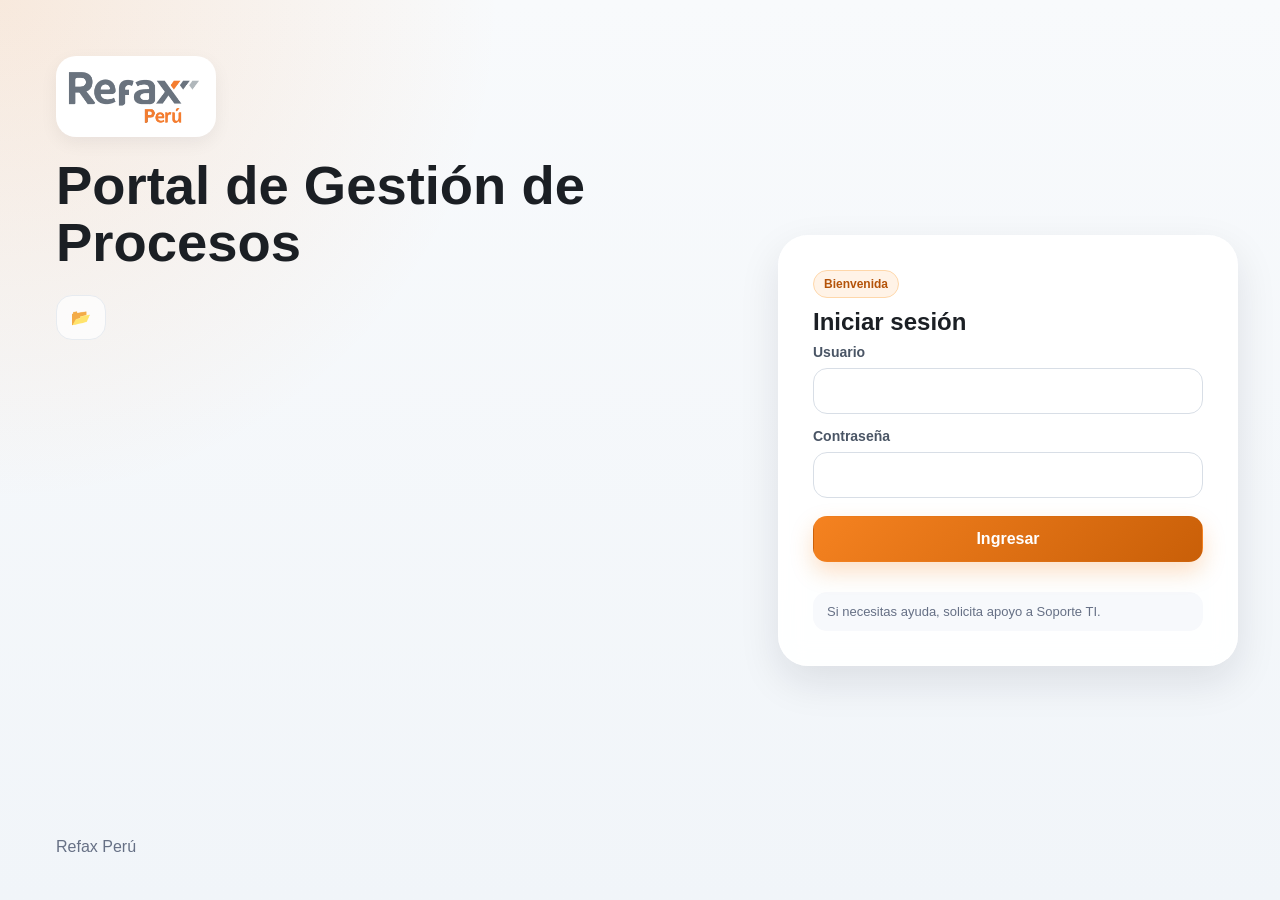
==== commit 447b19d2: "quitar información inválida" ====
--- a/docs/areas.html
+++ b/docs/areas.html
@@ -14,7 +14,7 @@
       <div>
         <div class="eyebrow">🏢 Estructura organizacional</div>
         <h1>Áreas</h1>
-        <div class="muted">Gestiona las áreas responsables y visualiza rápidamente responsables, personal asociado y la cantidad de procesos vinculados a cada área.</div>
+        
       </div>
       <div class="page-head-actions">
         <button class="btn btn-primary admin-only" onclick="openForm()">+ Nueva área</button>
@@ -24,17 +24,16 @@
     <div id="msg" hidden></div>
 
     <section class="page-stats">
-      <div class="stat-card"><div class="stat-label">Áreas visibles</div><strong id="areasCount">-</strong><div class="stat-sub">Resultado de la búsqueda actual</div></div>
-      <div class="stat-card"><div class="stat-label">Responsables registrados</div><strong id="areasResp">-</strong><div class="stat-sub">Áreas con responsable asignado</div></div>
-      <div class="stat-card"><div class="stat-label">Personal consignado</div><strong id="areasPersonal">-</strong><div class="stat-sub">Áreas con personal referenciado</div></div>
-      <div class="stat-card"><div class="stat-label">Procesos asociados</div><strong id="areasProc">-</strong><div class="stat-sub">Suma de procesos de las áreas mostradas</div></div>
+      <div class="stat-card"><div class="stat-label">Áreas visibles</div><strong id="areasCount">-</strong></div>
+      <div class="stat-card"><div class="stat-label">Responsables registrados</div><strong id="areasResp">-</strong></div>
+      <div class="stat-card"><div class="stat-label">Personal consignado</div><strong id="areasPersonal">-</strong></div>
+      <div class="stat-card"><div class="stat-label">Procesos asociados</div><strong id="areasProc">-</strong></div>
     </section>
 
     <section class="panel">
       <div class="panel-header">
         <div>
           <h3>Listado de áreas</h3>
-          <div class="panel-desc">Filtra y consulta el detalle de las áreas disponibles en el sistema.</div>
         </div>
       </div>
       <div class="filters filters-simple">
--- a/docs/assets/css/estilos.css
+++ b/docs/assets/css/estilos.css
@@ -714,3 +714,22 @@
   .panel, .metric, .stat-card, .page-head { box-shadow:none; }
   body { background:#fff; }
 }
+
+/* ===== Vistas compactas de consulta ===== */
+.filters.filters-content {
+  grid-template-columns: minmax(260px, 1.5fr) minmax(180px, .8fr) minmax(160px, .65fr) auto;
+}
+.compact-table-wrap .table { min-width: 720px; }
+.compact-table th { padding-top: 12px; padding-bottom: 12px; }
+.compact-table td { padding-top: 12px; padding-bottom: 12px; vertical-align: middle; }
+.compact-table .cell-title { gap: 2px; }
+.compact-table .cell-title strong { font-size: 14px; line-height: 1.35; }
+.compact-table .cell-sub { font-size: 11px; }
+@media (max-width: 980px) {
+  .filters.filters-content { grid-template-columns: 1fr 1fr; }
+  .filters.filters-content .btn { grid-column: 1 / -1; }
+}
+@media (max-width: 640px) {
+  .filters.filters-content { grid-template-columns: 1fr; }
+  .filters.filters-content .btn { grid-column: auto; }
+}
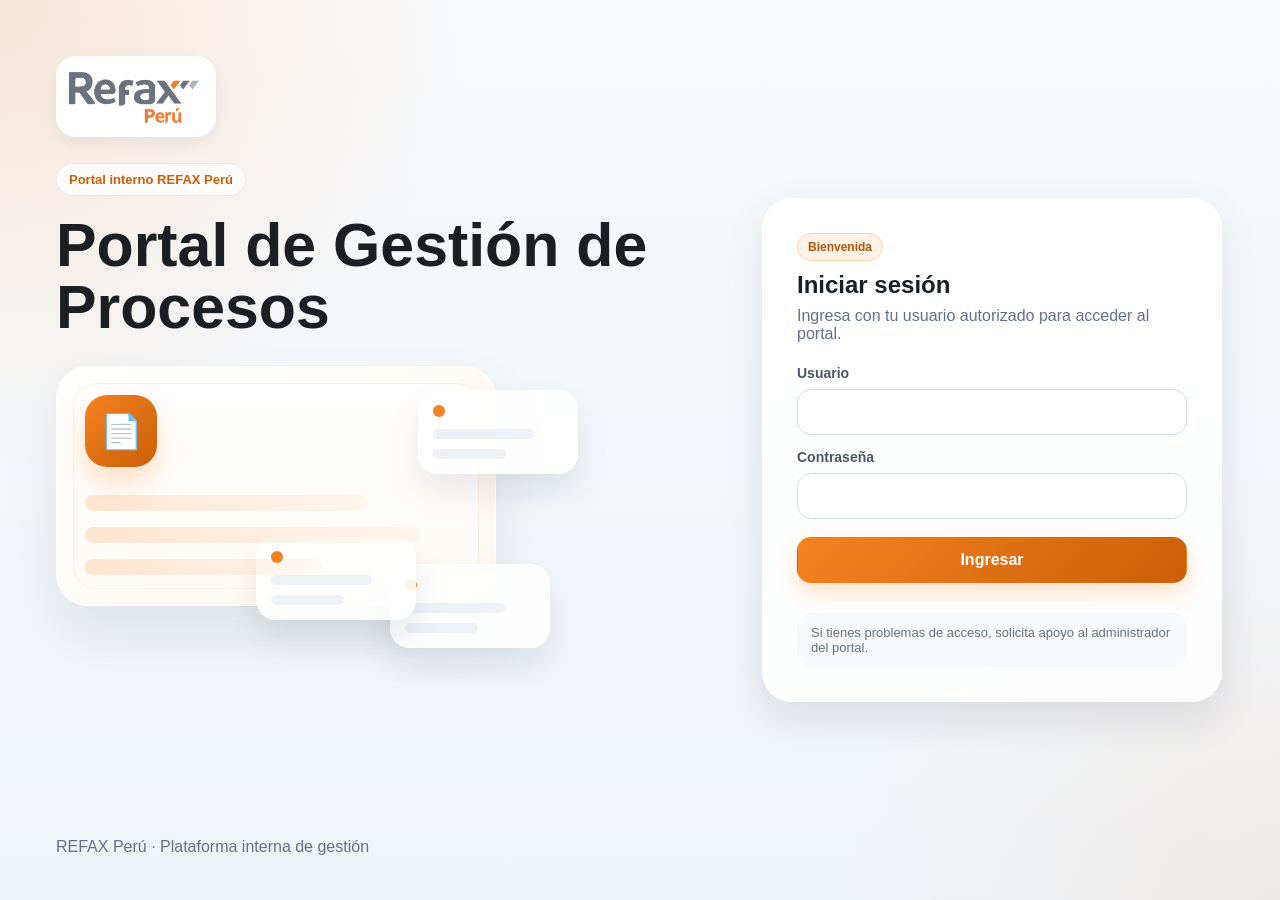
==== commit 35b45de3: "Mejora de interfaz" ====
--- a/docs/areas.html
+++ b/docs/areas.html
@@ -5,7 +5,7 @@
   <meta name="viewport" content="width=device-width,initial-scale=1">
   <title>Áreas | Procesos REFAX</title>
   <link rel="stylesheet" href="assets/css/estilos.css">
-  <link rel="icon" type="image/png" href="assets/img/favicon-refax.png">
+  <link rel="icon" type="image/svg+xml" href="assets/img/favicon-docs.svg">
   <meta name="theme-color" content="#f58220">
 </head>
 <body>
@@ -24,21 +24,24 @@
     <div id="msg" hidden></div>
 
     <section class="page-stats">
-      <div class="stat-card"><div class="stat-label">Áreas visibles</div><strong id="areasCount">-</strong></div>
-      <div class="stat-card"><div class="stat-label">Responsables registrados</div><strong id="areasResp">-</strong></div>
-      <div class="stat-card"><div class="stat-label">Personal consignado</div><strong id="areasPersonal">-</strong></div>
-      <div class="stat-card"><div class="stat-label">Procesos asociados</div><strong id="areasProc">-</strong></div>
+      <div class="stat-card"><div class="stat-label">Áreas visibles</div><strong id="areasCount">-</strong><div class="stat-sub">Resultado de la búsqueda actual</div></div>
+      <div class="stat-card"><div class="stat-label">Responsables registrados</div><strong id="areasResp">-</strong><div class="stat-sub">Áreas con responsable asignado</div></div>
+      <div class="stat-card"><div class="stat-label">Personal consignado</div><strong id="areasPersonal">-</strong><div class="stat-sub">Áreas con personal referenciado</div></div>
+      <div class="stat-card"><div class="stat-label">Procesos asociados</div><strong id="areasProc">-</strong><div class="stat-sub">Suma de procesos de las áreas mostradas</div></div>
     </section>
 
     <section class="panel">
       <div class="panel-header">
         <div>
           <h3>Listado de áreas</h3>
+          <div class="panel-desc">Filtra y consulta el detalle de las áreas disponibles en el sistema.</div>
         </div>
       </div>
-      <div class="filters filters-simple">
-        <input id="q" class="input" placeholder="Buscar por código, área, responsable o personal...">
-        <button class="btn btn-secondary" onclick="load()">Buscar</button>
+      <div class="filters filters-content">
+        <input id="q" class="input" placeholder="Buscar por nombre del área...">
+        <select id="areaFilter"><option value="">Todas las áreas</option></select>
+        <select id="estadoFilter"><option value="">Todos los estados</option><option value="Activo">Activo</option><option value="Inactivo">Inactivo</option></select>
+        <button class="btn btn-secondary" onclick="load()">Filtrar</button>
       </div>
       <div class="table-wrap">
         <table class="table">
@@ -47,8 +50,8 @@
               <th>Código</th>
               <th>Área</th>
               <th>Responsable</th>
-              <th>Personal</th>
               <th>Procesos</th>
+              <th>Estado</th>
               <th class="admin-only-column">Acciones</th>
             </tr>
           </thead>
@@ -67,6 +70,7 @@
         <label>Nombre<input id="nombre" class="input" required></label>
         <label>Responsable del área<input id="responsable_area" class="input"></label>
         <label>Nombre del personal<input id="nombre_personal" class="input"></label>
+        <label>Estado<select id="estado"><option value="Activo">Activo</option><option value="Inactivo">Inactivo</option></select></label>
         <label class="full">Descripción<textarea id="descripcion" class="input" rows="4"></textarea></label>
         <div class="full toolbar">
           <button class="btn btn-primary">Guardar</button>
--- a/docs/assets/css/estilos.css
+++ b/docs/assets/css/estilos.css
@@ -602,10 +602,11 @@
 .login-layout {
   min-height: 100vh;
   display: grid;
-  grid-template-columns: 1.15fr 0.85fr;
+  grid-template-columns: minmax(0, 1.1fr) minmax(430px, 0.9fr);
   background:
-    radial-gradient(circle at left top, rgba(245,130,32,0.14) 0, rgba(245,130,32,0) 32%),
-    linear-gradient(180deg, #f8fafc 0%, #f1f5f9 100%);
+    radial-gradient(circle at left top, rgba(245,130,32,0.16) 0, rgba(245,130,32,0) 30%),
+    radial-gradient(circle at right bottom, rgba(245,130,32,0.08) 0, rgba(245,130,32,0) 28%),
+    linear-gradient(180deg, #f8fafc 0%, #eef3f8 100%);
 }
 .login-side {
   padding: 56px 56px 40px;
@@ -620,24 +621,109 @@
   border-radius: 20px;
   box-shadow: var(--shadow-sm);
 }
+.login-kicker {
+  display: inline-flex;
+  align-items: center;
+  gap: 8px;
+  margin-top: 26px;
+  padding: 8px 12px;
+  border-radius: 999px;
+  background: rgba(255,255,255,0.78);
+  border: 1px solid var(--line);
+  color: var(--primary-strong);
+  font-size: 13px;
+  font-weight: 700;
+}
 .login-copy h1 {
-  font-size: clamp(2rem, 5vw, 3.4rem);
-  line-height: 1.05;
-  margin: 20px 0 12px;
+  font-size: clamp(2.2rem, 5vw, 3.8rem);
+  line-height: 1.02;
+  margin: 18px 0 0;
   color: var(--ink-900);
-}
+  max-width: 620px;
+}
+.login-copy.clean { margin-bottom: 28px; }
 .login-copy p { color: var(--ink-600); max-width: 520px; font-size: 18px; line-height: 1.6; }
-.login-points { display: grid; gap: 12px; margin-top: 24px; }
-.login-points div {
-  display: inline-flex;
-  align-items: center;
-  gap: 10px;
-  padding: 12px 14px;
-  background: rgba(255,255,255,0.72);
-  border: 1px solid var(--line);
-  border-radius: 16px;
-  width: fit-content;
-}
+.login-visual {
+  position: relative;
+  margin-top: 26px;
+  min-height: 300px;
+  max-width: 540px;
+}
+.login-visual-main {
+  position: relative;
+  width: min(100%, 440px);
+  min-height: 240px;
+  padding: 28px;
+  border-radius: 32px;
+  background: linear-gradient(145deg, rgba(255,255,255,0.96) 0%, rgba(255,247,239,0.98) 100%);
+  border: 1px solid rgba(255,255,255,0.9);
+  box-shadow: 0 28px 60px rgba(15, 23, 42, 0.08);
+  overflow: hidden;
+}
+.login-visual-main::before {
+  content: "";
+  position: absolute;
+  inset: 16px;
+  border-radius: 24px;
+  background: linear-gradient(180deg, #fff 0%, #fffaf5 100%);
+  border: 1px solid rgba(245,130,32,0.10);
+}
+.visual-icon {
+  position: relative;
+  z-index: 1;
+  width: 72px;
+  height: 72px;
+  display: grid;
+  place-items: center;
+  border-radius: 22px;
+  background: linear-gradient(135deg, var(--primary) 0%, var(--primary-strong) 100%);
+  color: #fff;
+  font-size: 34px;
+  box-shadow: 0 14px 28px rgba(245,130,32,0.25);
+}
+.visual-lines {
+  position: relative;
+  z-index: 1;
+  display: grid;
+  gap: 16px;
+  margin-top: 28px;
+}
+.visual-lines span {
+  height: 16px;
+  border-radius: 999px;
+  background: linear-gradient(90deg, rgba(245,130,32,0.18) 0%, rgba(245,130,32,0.05) 100%);
+}
+.visual-lines span:nth-child(1) { width: 74%; }
+.visual-lines span:nth-child(2) { width: 88%; }
+.visual-lines span:nth-child(3) { width: 62%; }
+.login-floating-card {
+  position: absolute;
+  width: 160px;
+  padding: 14px;
+  border-radius: 20px;
+  background: rgba(255,255,255,0.9);
+  border: 1px solid rgba(255,255,255,0.85);
+  box-shadow: 0 18px 34px rgba(15, 23, 42, 0.09);
+}
+.floating-a { top: 24px; right: 18px; }
+.floating-b { bottom: 18px; right: 46px; }
+.floating-c { bottom: 46px; left: 200px; }
+.floating-dot {
+  width: 12px;
+  height: 12px;
+  border-radius: 999px;
+  background: var(--primary);
+  margin-bottom: 12px;
+}
+.floating-lines { display: grid; gap: 10px; }
+.floating-lines span {
+  display: block;
+  height: 10px;
+  border-radius: 999px;
+  background: #eef2f7;
+}
+.floating-lines span:first-child { width: 78%; }
+.floating-lines span:last-child { width: 56%; }
 .login-card-wrap {
   display: grid;
   place-items: center;
@@ -664,6 +750,19 @@
   color: var(--ink-600);
   font-size: 13px;
 }
+.welcome-user-badge {
+  display: inline-flex;
+  align-items: center;
+  margin-top: 16px;
+  padding: 10px 14px;
+  border-radius: 999px;
+  background: rgba(255,255,255,0.85);
+  border: 1px solid var(--primary-border);
+  color: var(--primary-strong);
+  font-weight: 700;
+  box-shadow: var(--shadow-sm);
+}
+.dashboard-head .muted { margin: 10px 0 0; }
 
 @media (max-width: 1200px) {
   .grid2 { grid-template-columns: 1fr; }
@@ -674,6 +773,7 @@
   .filters > :last-child { grid-column: 1 / -1; }
   .login-layout { grid-template-columns: 1fr; }
   .login-side { display: none; }
+  .login-card-wrap { min-height: 100vh; }
 }
 @media (max-width: 860px) {
   .app-sidebar { transform: translateX(-100%); }
@@ -706,6 +806,7 @@
   .toolbar .btn, .credential-actions .btn, .page-head-actions .btn, .user-actions .btn, .action-row .btn { width: 100%; }
   .bar-row { grid-template-columns: 1fr; }
   .login-card { padding: 26px; border-radius: 24px; }
+  .welcome-user-badge { width: 100%; justify-content: center; }
 }
 
 @media print {
@@ -733,3 +834,74 @@
   .filters.filters-content { grid-template-columns: 1fr; }
   .filters.filters-content .btn { grid-column: auto; }
 }
+
+/* ===== Sincronización OneDrive / SharePoint ===== */
+.sync-stats .stat-card strong { font-size: 22px; }
+.sync-date, .sync-file { word-break: break-word; }
+.sync-source-card {
+  display: flex;
+  align-items: center;
+  gap: 16px;
+  padding: 18px;
+  border: 1px solid var(--line);
+  border-radius: 18px;
+  background: var(--surface-soft);
+}
+.sync-source-icon {
+  width: 54px;
+  height: 54px;
+  min-width: 54px;
+  border-radius: 16px;
+  display: grid;
+  place-items: center;
+  background: var(--primary-soft);
+  color: var(--primary-strong);
+  font-size: 26px;
+}
+.sync-result { display: grid; gap: 10px; }
+.sync-result-row {
+  display: grid;
+  grid-template-columns: minmax(110px, 1fr) repeat(3, auto);
+  gap: 10px;
+  align-items: center;
+  padding: 12px 14px;
+  border: 1px solid var(--line);
+  border-radius: 14px;
+  background: #fff;
+}
+.sync-result-row span { color: var(--ink-600); font-size: 13px; }
+.sync-flow {
+  display: grid;
+  grid-template-columns: repeat(4, minmax(0, 1fr));
+  gap: 14px;
+}
+.sync-flow > div {
+  border: 1px solid var(--line);
+  border-radius: 16px;
+  padding: 16px;
+  background: linear-gradient(180deg, #fff 0%, #fbfcfe 100%);
+}
+.sync-flow span {
+  width: 30px;
+  height: 30px;
+  border-radius: 10px;
+  display: grid;
+  place-items: center;
+  margin-bottom: 10px;
+  background: var(--primary-soft);
+  color: var(--primary-strong);
+  font-weight: 800;
+}
+.sync-flow b { display: block; margin-bottom: 6px; color: var(--ink-900); }
+.sync-flow small { color: var(--ink-600); line-height: 1.5; }
+.sync-ok { color: var(--success-text) !important; }
+.sync-warn { color: var(--warning-text) !important; }
+.sync-error { color: #b45309 !important; }
+@media (max-width: 980px) {
+  .sync-flow { grid-template-columns: 1fr 1fr; }
+  .sync-result-row { grid-template-columns: 1fr 1fr; }
+}
+@media (max-width: 640px) {
+  .sync-flow { grid-template-columns: 1fr; }
+  .sync-result-row { grid-template-columns: 1fr; }
+}
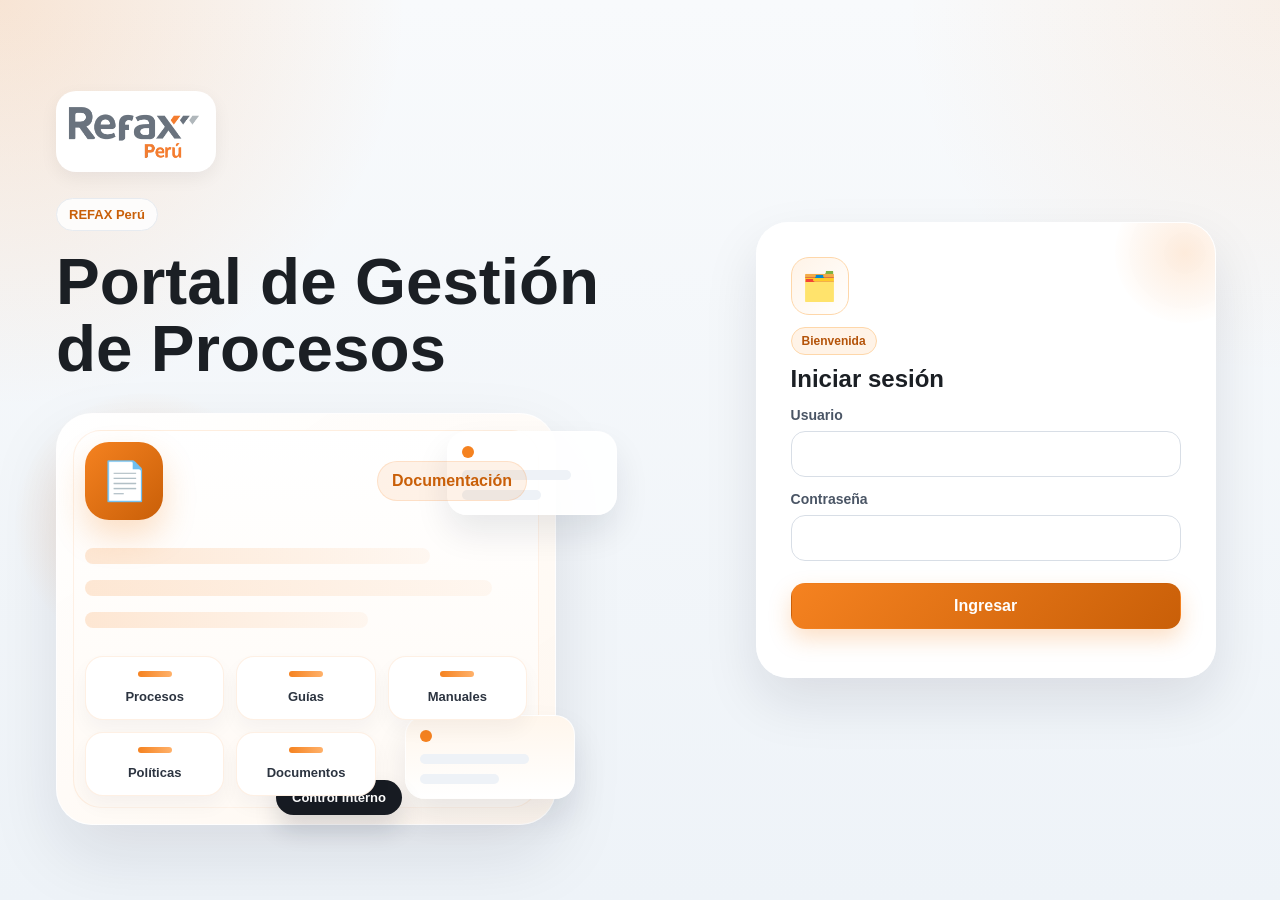
==== commit 7b4e8a76: "actualización de visualización" ====
--- a/docs/areas.html
+++ b/docs/areas.html
@@ -12,7 +12,6 @@
   <main class="page">
     <section class="page-head">
       <div>
-        <div class="eyebrow">🏢 Estructura organizacional</div>
         <h1>Áreas</h1>
         
       </div>
@@ -24,17 +23,16 @@
     <div id="msg" hidden></div>
 
     <section class="page-stats">
-      <div class="stat-card"><div class="stat-label">Áreas visibles</div><strong id="areasCount">-</strong><div class="stat-sub">Resultado de la búsqueda actual</div></div>
-      <div class="stat-card"><div class="stat-label">Responsables registrados</div><strong id="areasResp">-</strong><div class="stat-sub">Áreas con responsable asignado</div></div>
-      <div class="stat-card"><div class="stat-label">Personal consignado</div><strong id="areasPersonal">-</strong><div class="stat-sub">Áreas con personal referenciado</div></div>
-      <div class="stat-card"><div class="stat-label">Procesos asociados</div><strong id="areasProc">-</strong><div class="stat-sub">Suma de procesos de las áreas mostradas</div></div>
+      <div class="stat-card"><div class="stat-label">Áreas visibles</div><strong id="areasCount">-</strong></div>
+      <div class="stat-card"><div class="stat-label">Responsables registrados</div><strong id="areasResp">-</strong></div>
+      <div class="stat-card"><div class="stat-label">Personal consignado</div><strong id="areasPersonal">-</strong></div>
+      <div class="stat-card"><div class="stat-label">Procesos asociados</div><strong id="areasProc">-</strong></div>
     </section>
 
     <section class="panel">
       <div class="panel-header">
         <div>
           <h3>Listado de áreas</h3>
-          <div class="panel-desc">Filtra y consulta el detalle de las áreas disponibles en el sistema.</div>
         </div>
       </div>
       <div class="filters filters-content">
--- a/docs/assets/css/estilos.css
+++ b/docs/assets/css/estilos.css
@@ -602,17 +602,21 @@
 .login-layout {
   min-height: 100vh;
   display: grid;
-  grid-template-columns: minmax(0, 1.1fr) minmax(430px, 0.9fr);
+  grid-template-columns: minmax(0, 1.08fr) minmax(420px, 0.92fr);
   background:
-    radial-gradient(circle at left top, rgba(245,130,32,0.16) 0, rgba(245,130,32,0) 30%),
-    radial-gradient(circle at right bottom, rgba(245,130,32,0.08) 0, rgba(245,130,32,0) 28%),
+    radial-gradient(circle at left top, rgba(245,130,32,0.18) 0, rgba(245,130,32,0) 26%),
+    radial-gradient(circle at right top, rgba(245,130,32,0.09) 0, rgba(245,130,32,0) 24%),
     linear-gradient(180deg, #f8fafc 0%, #eef3f8 100%);
 }
 .login-side {
+  position: relative;
   padding: 56px 56px 40px;
   display: flex;
-  flex-direction: column;
-  justify-content: space-between;
+  align-items: center;
+}
+.login-hero {
+  width: 100%;
+  max-width: 660px;
 }
 .login-brand img {
   width: 160px;
@@ -628,58 +632,81 @@
   margin-top: 26px;
   padding: 8px 12px;
   border-radius: 999px;
-  background: rgba(255,255,255,0.78);
+  background: rgba(255,255,255,0.82);
   border: 1px solid var(--line);
   color: var(--primary-strong);
   font-size: 13px;
   font-weight: 700;
 }
 .login-copy h1 {
-  font-size: clamp(2.2rem, 5vw, 3.8rem);
+  font-size: clamp(2.4rem, 5.4vw, 4.1rem);
   line-height: 1.02;
   margin: 18px 0 0;
   color: var(--ink-900);
-  max-width: 620px;
+  max-width: 680px;
 }
 .login-copy.clean { margin-bottom: 28px; }
 .login-copy p { color: var(--ink-600); max-width: 520px; font-size: 18px; line-height: 1.6; }
 .login-visual {
   position: relative;
-  margin-top: 26px;
-  min-height: 300px;
-  max-width: 540px;
+  margin-top: 30px;
+  min-height: 370px;
+  max-width: 620px;
+}
+.login-visual-glow {
+  position: absolute;
+  width: 260px;
+  height: 260px;
+  border-radius: 999px;
+  background: radial-gradient(circle, rgba(245,130,32,0.22) 0%, rgba(245,130,32,0) 72%);
+  left: -40px;
+  top: -20px;
 }
 .login-visual-main {
   position: relative;
-  width: min(100%, 440px);
-  min-height: 240px;
+  width: min(100%, 500px);
+  min-height: 280px;
   padding: 28px;
-  border-radius: 32px;
-  background: linear-gradient(145deg, rgba(255,255,255,0.96) 0%, rgba(255,247,239,0.98) 100%);
-  border: 1px solid rgba(255,255,255,0.9);
-  box-shadow: 0 28px 60px rgba(15, 23, 42, 0.08);
+  border-radius: 36px;
+  background: linear-gradient(145deg, rgba(255,255,255,0.98) 0%, rgba(255,247,239,0.99) 100%);
+  border: 1px solid rgba(255,255,255,0.92);
+  box-shadow: 0 30px 70px rgba(15, 23, 42, 0.10);
   overflow: hidden;
 }
 .login-visual-main::before {
   content: "";
   position: absolute;
   inset: 16px;
-  border-radius: 24px;
+  border-radius: 28px;
   background: linear-gradient(180deg, #fff 0%, #fffaf5 100%);
   border: 1px solid rgba(245,130,32,0.10);
 }
-.visual-icon {
+.visual-header {
   position: relative;
   z-index: 1;
-  width: 72px;
-  height: 72px;
+  display: flex;
+  justify-content: space-between;
+  align-items: center;
+  gap: 12px;
+}
+.visual-icon {
+  width: 78px;
+  height: 78px;
   display: grid;
   place-items: center;
-  border-radius: 22px;
+  border-radius: 24px;
   background: linear-gradient(135deg, var(--primary) 0%, var(--primary-strong) 100%);
   color: #fff;
-  font-size: 34px;
-  box-shadow: 0 14px 28px rgba(245,130,32,0.25);
+  font-size: 38px;
+  box-shadow: 0 16px 32px rgba(245,130,32,0.25);
+}
+.visual-chip {
+  padding: 10px 14px;
+  border-radius: 999px;
+  background: rgba(245,130,32,0.10);
+  color: var(--primary-strong);
+  font-weight: 700;
+  border: 1px solid rgba(245,130,32,0.16);
 }
 .visual-lines {
   position: relative;
@@ -693,21 +720,51 @@
   border-radius: 999px;
   background: linear-gradient(90deg, rgba(245,130,32,0.18) 0%, rgba(245,130,32,0.05) 100%);
 }
-.visual-lines span:nth-child(1) { width: 74%; }
-.visual-lines span:nth-child(2) { width: 88%; }
-.visual-lines span:nth-child(3) { width: 62%; }
+.visual-lines-strong span:nth-child(1) { width: 78%; }
+.visual-lines-strong span:nth-child(2) { width: 92%; }
+.visual-lines-strong span:nth-child(3) { width: 64%; }
+.visual-mini-grid {
+  position: relative;
+  z-index: 1;
+  display: grid;
+  grid-template-columns: repeat(3, minmax(0, 1fr));
+  gap: 12px;
+  margin-top: 28px;
+}
+.mini-card {
+  padding: 14px 12px;
+  border-radius: 18px;
+  background: #fff;
+  border: 1px solid rgba(245,130,32,0.12);
+  box-shadow: 0 10px 20px rgba(15, 23, 42, 0.04);
+  text-align: center;
+}
+.mini-card span {
+  display: block;
+  width: 34px;
+  height: 6px;
+  border-radius: 999px;
+  background: linear-gradient(90deg, var(--primary) 0%, #ffb16a 100%);
+  margin: 0 auto 10px;
+}
+.mini-card b {
+  color: var(--ink-800);
+  font-size: 13px;
+}
 .login-floating-card {
   position: absolute;
-  width: 160px;
+  width: 170px;
   padding: 14px;
   border-radius: 20px;
-  background: rgba(255,255,255,0.9);
-  border: 1px solid rgba(255,255,255,0.85);
+  background: rgba(255,255,255,0.92);
+  border: 1px solid rgba(255,255,255,0.88);
   box-shadow: 0 18px 34px rgba(15, 23, 42, 0.09);
 }
-.floating-a { top: 24px; right: 18px; }
-.floating-b { bottom: 18px; right: 46px; }
-.floating-c { bottom: 46px; left: 200px; }
+.login-floating-card.accent {
+  background: linear-gradient(180deg, #fff6ec 0%, #ffffff 100%);
+}
+.floating-a { top: 18px; right: 18px; }
+.floating-b { bottom: 26px; right: 60px; }
 .floating-dot {
   width: 12px;
   height: 12px;
@@ -724,6 +781,18 @@
 }
 .floating-lines span:first-child { width: 78%; }
 .floating-lines span:last-child { width: 56%; }
+.login-floating-pill {
+  position: absolute;
+  left: 220px;
+  bottom: 10px;
+  padding: 10px 16px;
+  border-radius: 999px;
+  background: #171b22;
+  color: #fff;
+  box-shadow: 0 14px 24px rgba(15, 23, 42, 0.16);
+  font-size: 13px;
+  font-weight: 700;
+}
 .login-card-wrap {
   display: grid;
   place-items: center;
@@ -731,17 +800,45 @@
 }
 .login-card {
   width: min(460px, 100%);
-  background: rgba(255,255,255,0.92);
-  backdrop-filter: blur(12px);
-  border: 1px solid rgba(255,255,255,0.75);
-  border-radius: 30px;
-  box-shadow: var(--shadow-md);
+  background: rgba(255,255,255,0.95);
+  backdrop-filter: blur(14px);
+  border: 1px solid rgba(255,255,255,0.78);
+  border-radius: 32px;
+  box-shadow: 0 24px 54px rgba(15, 23, 42, 0.10);
   padding: 34px;
 }
-.login-card h2 { margin: 0 0 8px; color: var(--ink-900); }
+.login-card-enhanced {
+  position: relative;
+  overflow: hidden;
+}
+.login-card-enhanced::before {
+  content: "";
+  position: absolute;
+  top: -40px;
+  right: -40px;
+  width: 140px;
+  height: 140px;
+  border-radius: 999px;
+  background: radial-gradient(circle, rgba(245,130,32,0.16) 0%, rgba(245,130,32,0) 74%);
+}
+.login-card-icon {
+  width: 58px;
+  height: 58px;
+  display: grid;
+  place-items: center;
+  border-radius: 18px;
+  background: linear-gradient(135deg, var(--primary-soft) 0%, #fff 100%);
+  border: 1px solid var(--primary-border);
+  color: var(--primary-strong);
+  font-size: 28px;
+  margin-bottom: 12px;
+  position: relative;
+  z-index: 1;
+}
+.login-card h2 { margin: 0 0 14px; color: var(--ink-900); }
 .login-card p { margin: 0 0 22px; color: var(--ink-600); }
-.login-card form { display: grid; gap: 14px; }
-.login-card .btn { width: 100%; margin-top: 4px; }
+.login-card form { display: grid; gap: 14px; position: relative; z-index: 1; }
+.login-card .btn { width: 100%; margin-top: 8px; }
 .login-helper {
   margin-top: 16px;
   padding: 12px 14px;
